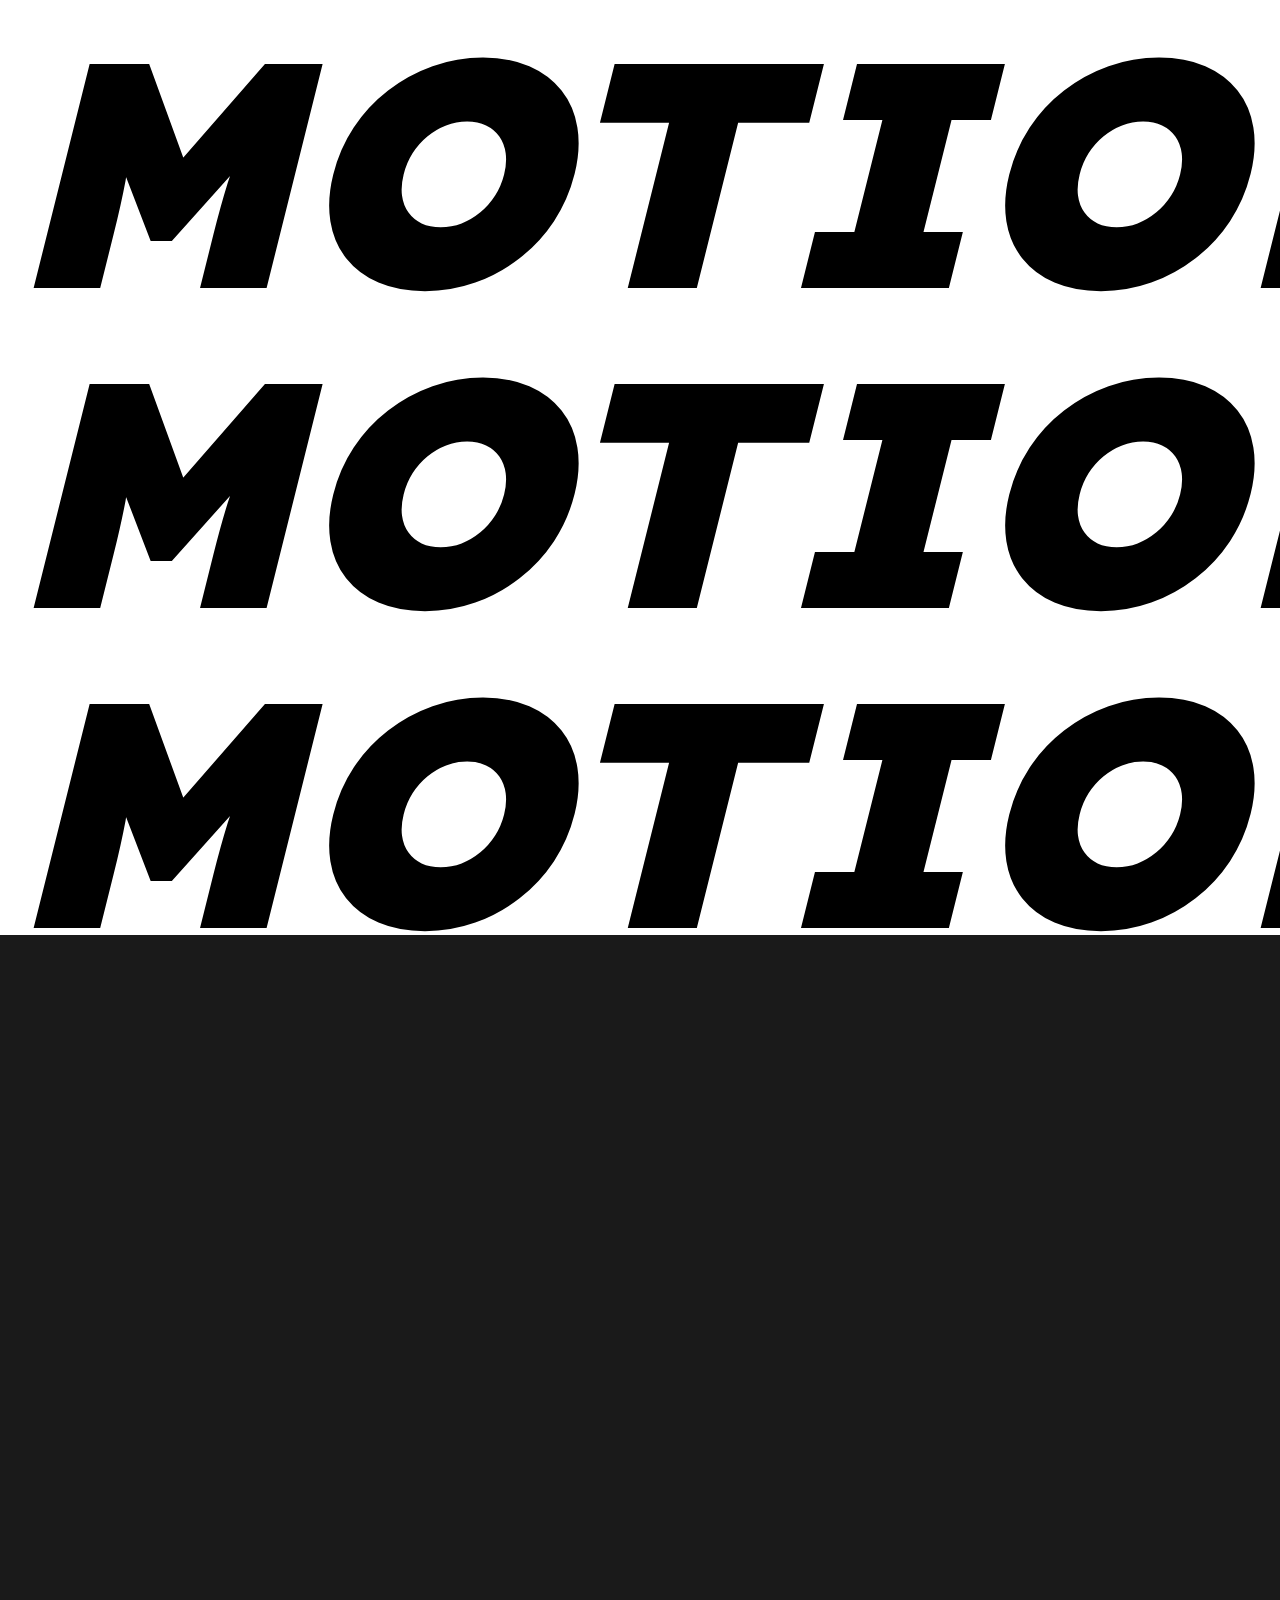
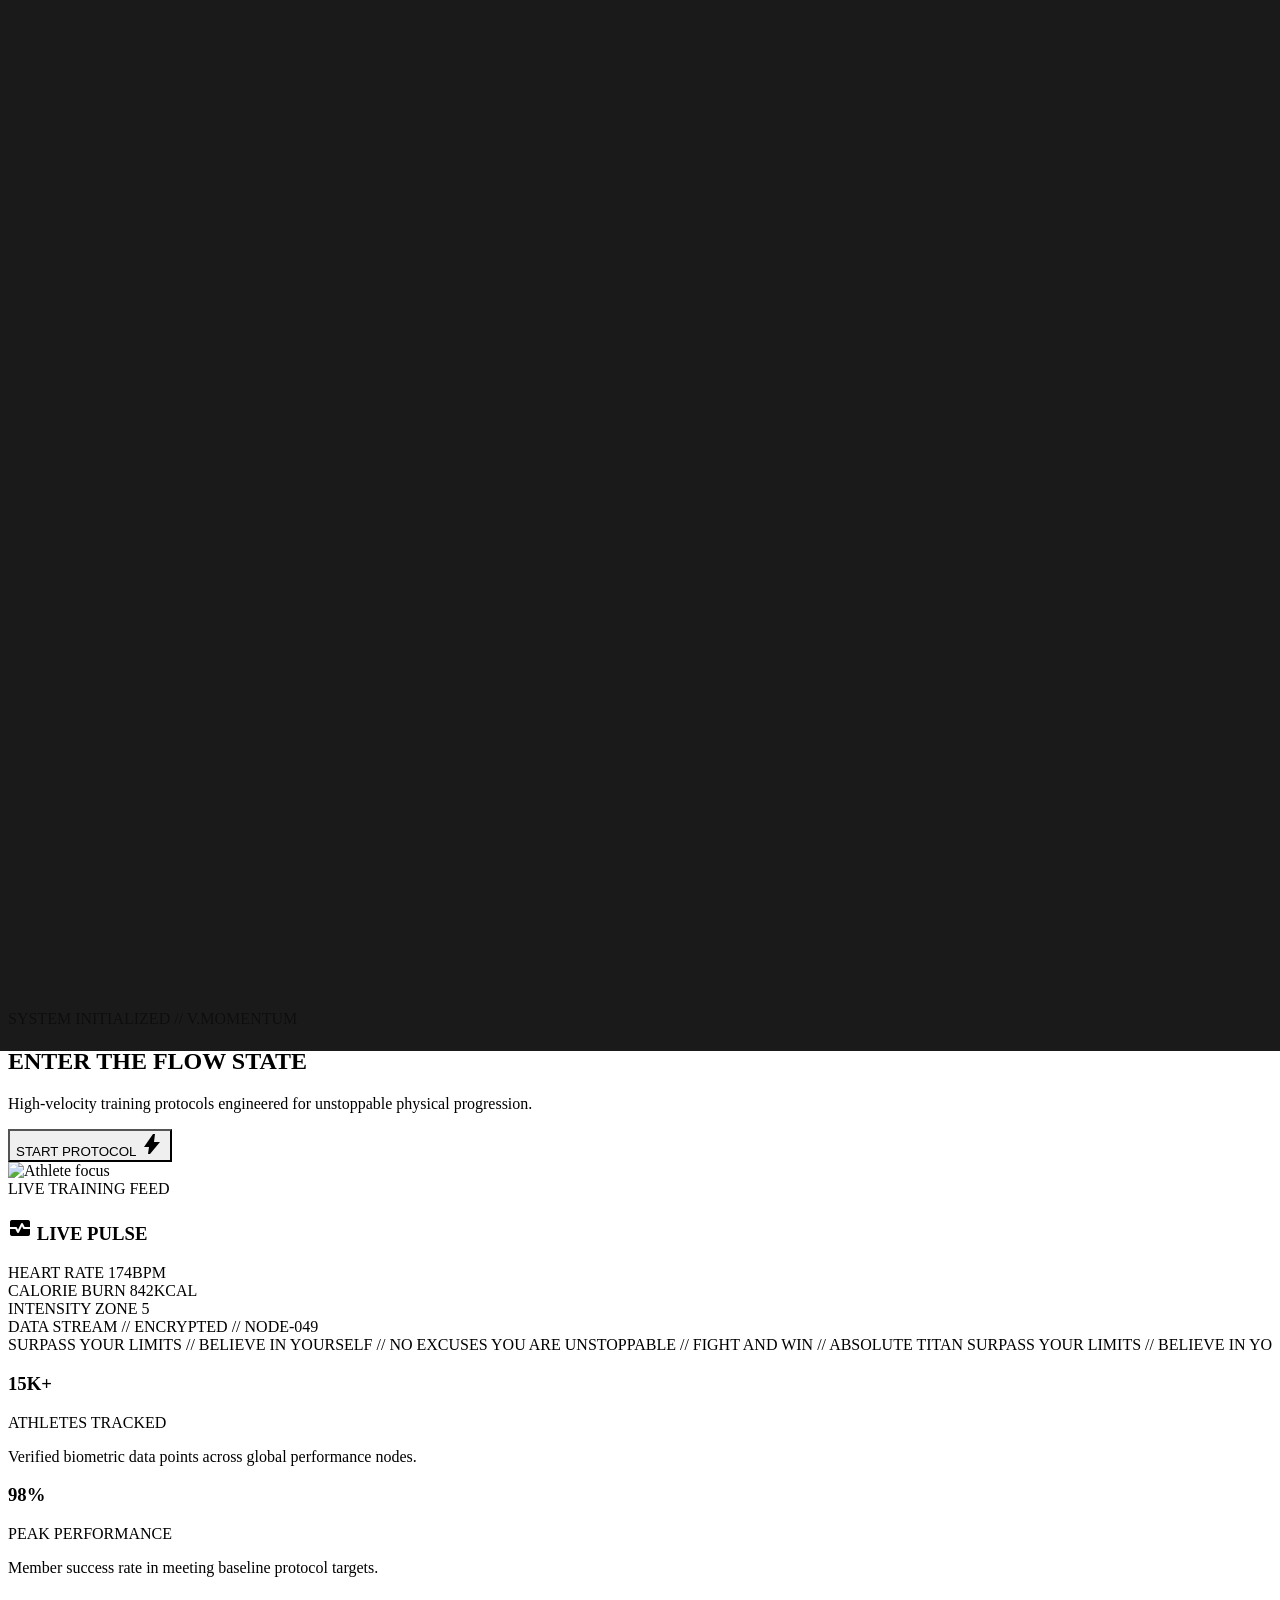
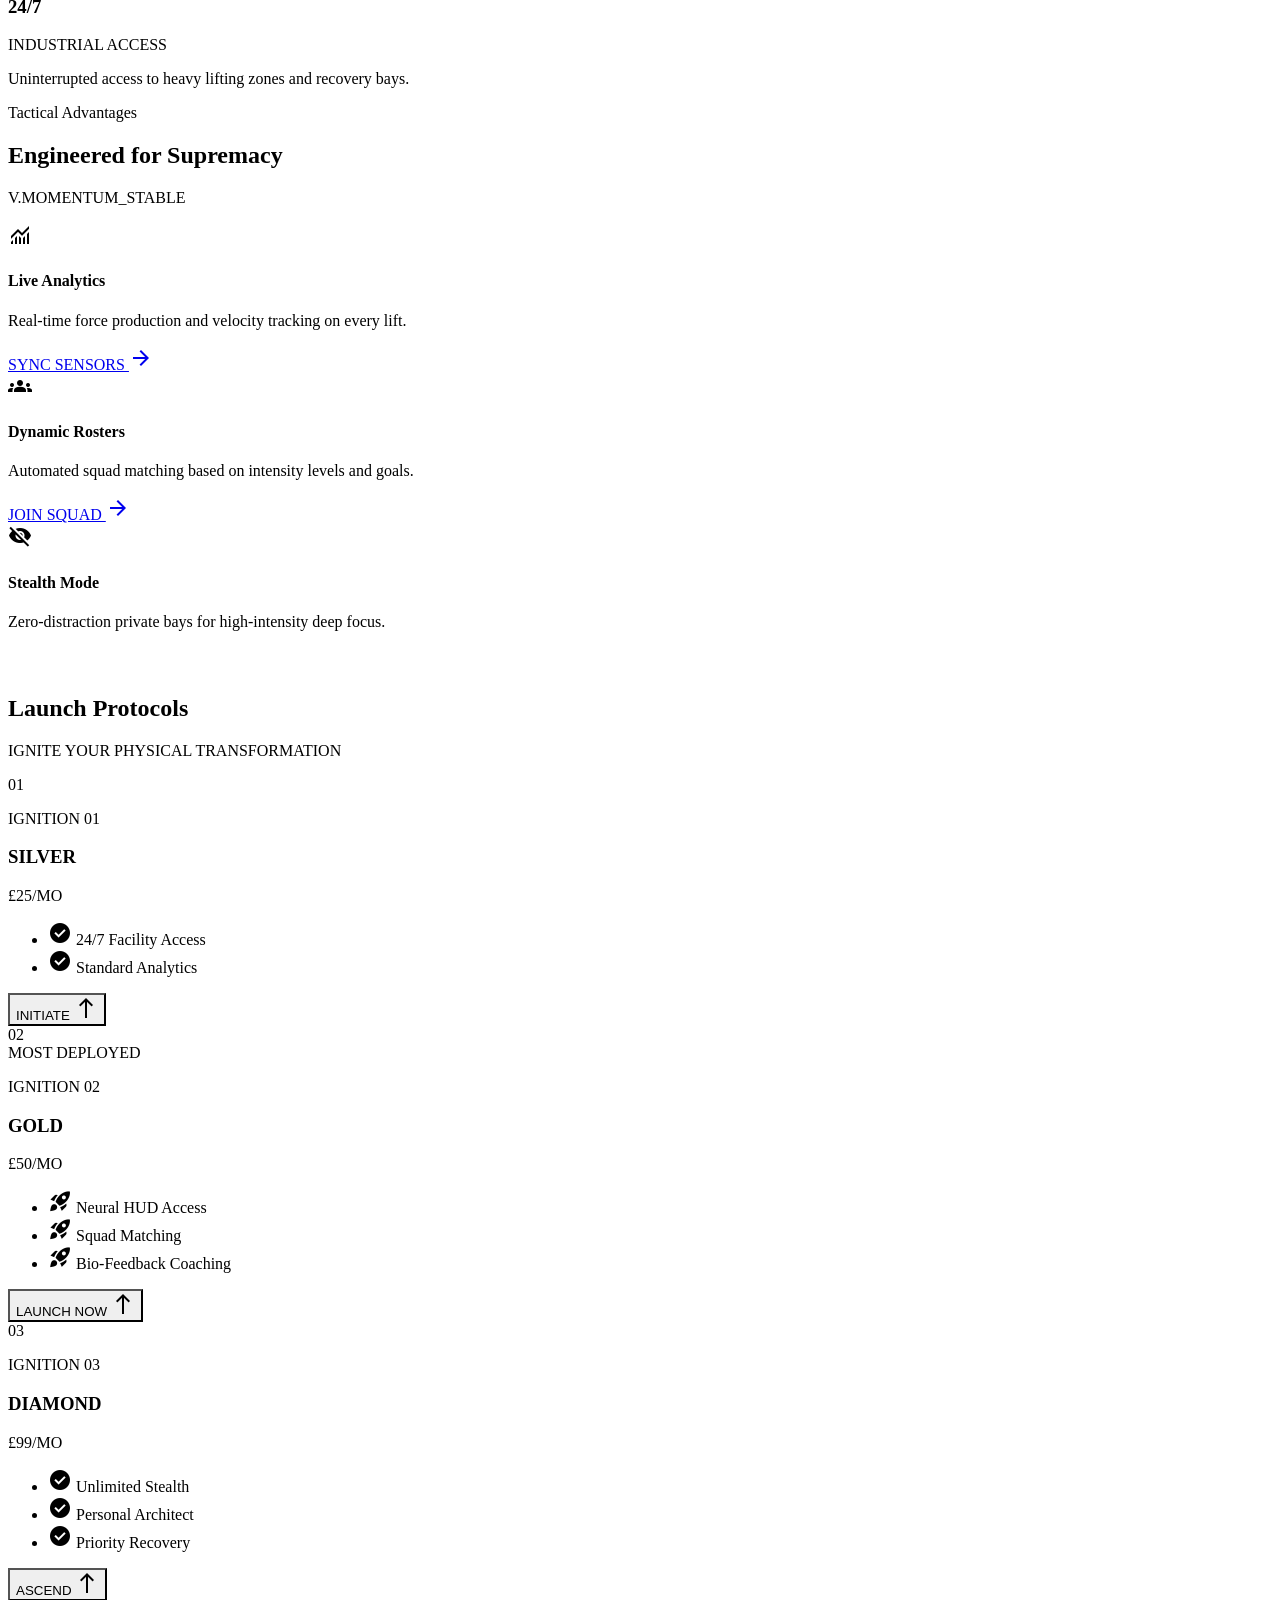
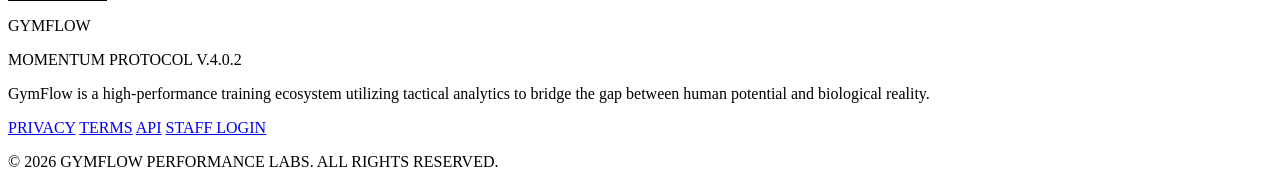
==== index.html @ 7a3194bb "Refactor site navigation with shared menu module - add shared-nav.js for centralized role/public men" ====
<!DOCTYPE html>
<html class="dark" lang="en">

<head>
  <meta charset="utf-8">
  <meta content="width=device-width, initial-scale=1.0" name="viewport">
  <title>GYMFLOW | REDEFINE YOUR LIMITS</title>
  <script src="https://cdn.tailwindcss.com?plugins=forms,container-queries"></script>
  <script src="https://cdn.jsdelivr.net/npm/@supabase/supabase-js@2"></script>
  <script src="auth-role.js"></script>
  <script src="shared-nav.js"></script>
  <link href="shared-nav.css" rel="stylesheet">
  <link href="https://fonts.googleapis.com/css2?family=Inter:wght@400;700&family=Lexend:wght@400;900&family=Material+Symbols+Outlined:wght,FILL@100..700,0..1&display=swap" rel="stylesheet">
  
  <script id="tailwind-config">
    tailwind.config = {
      darkMode: "class",
      theme: {
        extend: {
          colors: {
            "primary": "var(--primary-color, #D7FF00)",
            "on-primary": "#0e0e0e",
            "background": "#0e0e0e",
            "surface": "#131313",
            "surface-variant": "#1a1a1a",
            "outline": "#404040",
            "on-surface": "#ffffff",
            "on-surface-variant": "#a3a3a3",
          },
          fontFamily: {
            "headline": ["Lexend", "sans-serif"],
            "body": ["Inter", "sans-serif"]
          },
          borderRadius: {
            "DEFAULT": "0px",
            "lg": "0px",
            "xl": "0px",
            "full": "9999px"
          }
        },
      },
    }
  </script>
  
  <style>
    :root { --primary-color: #D7FF00; }
    .material-symbols-outlined { font-variation-settings: 'FILL' 1, 'wght' 400, 'GRAD' 0, 'opsz' 24; }
    .kinetic-gradient { background: #D7FF00; }
    .site-nav-link.is-active { color: #fff; border-color: rgba(215, 255, 0, 0.55); background: rgba(215, 255, 0, 0.08); }
    
    /* Momentum Variant Custom CSS */
    .diagonal-break { clip-path: polygon(0 0, 100% 5%, 100% 100%, 0 95%); }
    .marquee-container { overflow: hidden; white-space: nowrap; }
    .marquee-content { display: inline-block; animation: marquee 10s linear infinite; }
    @keyframes marquee {
      from { transform: translateX(0); }
      to { transform: translateX(-50%); }
    }
    .watermark {
      font-size: 25vw;
      line-height: 1;
      font-family: 'Lexend', sans-serif;
      font-weight: 900;
      font-style: italic;
      pointer-events: none;
      user-select: none;
    }
    .tilted-block { transform: skewY(-2deg); }
    .tilted-content { transform: skewY(2deg); }
    * { border-radius: 0 !important; }
  </style>
</head>

<body class="bg-background text-on-surface font-body selection:bg-primary selection:text-on-primary overflow-x-hidden">
  
  <div class="fixed inset-0 z-0 flex items-center justify-center opacity-[0.03] overflow-hidden pointer-events-none">
    <div class="watermark text-white -rotate-12 whitespace-nowrap">MOTION MOTION MOTION</div>
  </div>

  <header class="site-nav sticky top-0 z-50 relative">
    <div class="flex items-center justify-between gap-4 px-6 lg:px-10 py-3">
      <a href="index.html" class="flex items-center gap-4 text-primary hover:opacity-90 transition-opacity">
        <div class="size-6">
          <svg fill="none" viewBox="0 0 48 48" xmlns="http://www.w3.org/2000/svg">
            <path clip-rule="evenodd" d="M47.2426 24L24 47.2426L0.757355 24L24 0.757355L47.2426 24ZM12.2426 21H35.7574L24 9.24264L12.2426 21Z" fill="currentColor" fill-rule="evenodd"></path>
          </svg>
        </div>
        <h2 class="text-white font-headline text-xl font-black leading-tight tracking-[-0.03em]">GYMFLOW</h2>
      </a>

      <div class="flex items-center gap-3">
        <button id="menu-toggle" aria-expanded="false" aria-controls="menu-panel" class="menu-toggle">
          <span id="menu-icon" class="material-symbols-outlined" style="font-size: 18px;">menu</span>
          <span>Menu</span>
        </button>

        <a id="auth-cta" href="register.html" class="px-8 py-3 kinetic-gradient text-on-primary font-headline font-black uppercase text-[10px] md:text-xs tracking-widest hover:brightness-110 hover:scale-105 transition-all">
          Login / Register
        </a>
      </div>
    </div>

    <div id="menu-panel" class="hidden absolute right-6 top-full z-50 mt-2 w-[30%] min-w-[260px] max-w-[520px] border border-white/10 bg-background/95 p-3 shadow-[0_20px_45px_rgba(0,0,0,0.45)]">
      <nav id="main-nav" class="grid grid-cols-1 gap-3"></nav>
    </div>
  </header>

  <main class="relative z-10">
    <section class="min-h-[calc(100vh-73px)] flex flex-col md:flex-row border-b border-primary/20 bg-background overflow-hidden">
      <div class="w-full md:w-1/3 p-10 flex flex-col justify-center border-r border-primary/10">
        <p class="text-primary text-xs tracking-[0.4em] mb-4 font-bold">SYSTEM INITIALIZED // V.MOMENTUM</p>
        <h1 class="font-headline text-6xl font-black italic text-white leading-none uppercase mb-8">
          ENTER THE <span class="text-primary">FLOW STATE</span>
        </h1>
        <p class="text-on-surface-variant border-l-4 border-primary pl-6 mb-10 text-lg">
          High-velocity training protocols engineered for unstoppable physical progression.
        </p>
        <button onclick="window.location.href='register.html'" class="bg-primary text-on-primary font-headline text-xl font-black italic p-6 flex items-center justify-between hover:translate-x-2 transition-transform">
          START PROTOCOL <span class="material-symbols-outlined">bolt</span>
        </button>
      </div>

      <div class="w-full md:w-1/3 relative overflow-hidden group">
        <img alt="Athlete focus" class="w-full h-full object-cover grayscale brightness-50 group-hover:grayscale-0 group-hover:scale-105 transition-all duration-700" src="https://images.unsplash.com/photo-1534438327276-14e5300c3a48?q=80&w=1470&auto=format&fit=crop"/>
        <div class="absolute inset-0 bg-gradient-to-t from-background to-transparent opacity-60"></div>
        <div class="absolute bottom-6 left-6 flex items-center gap-2">
          <div class="w-3 h-3 bg-red-600 rounded-full animate-pulse"></div>
          <span class="text-white font-bold text-xs tracking-widest italic">LIVE TRAINING FEED</span>
        </div>
      </div>

      <div class="w-full md:w-1/3 bg-surface/30 p-10 flex flex-col justify-between border-l border-primary/10">
        <div class="space-y-8">
          <h3 class="font-headline text-white italic font-black text-xl flex items-center gap-2">
            <span class="material-symbols-outlined text-primary">monitor_heart</span> LIVE PULSE
          </h3>
          <div class="space-y-6">
            <div class="border-b border-primary/10 pb-4">
              <div class="flex justify-between items-end mb-1">
                <span class="text-on-surface-variant text-xs">HEART RATE</span>
                <span class="text-primary font-black text-3xl">174<span class="text-sm">BPM</span></span>
              </div>
              <div class="w-full h-1 bg-surface-variant">
                <div class="w-[85%] h-full bg-primary"></div>
              </div>
            </div>
            <div class="border-b border-primary/10 pb-4">
              <div class="flex justify-between items-end mb-1">
                <span class="text-on-surface-variant text-xs">CALORIE BURN</span>
                <span class="text-white font-black text-3xl">842<span class="text-sm">KCAL</span></span>
              </div>
              <div class="w-full h-1 bg-surface-variant">
                <div class="w-[62%] h-full bg-white"></div>
              </div>
            </div>
            <div class="border-b border-primary/10 pb-4">
              <div class="flex justify-between items-end mb-1">
                <span class="text-on-surface-variant text-xs">INTENSITY</span>
                <span class="text-primary font-black text-3xl">ZONE 5</span>
              </div>
              <div class="flex gap-1 h-4">
                <div class="flex-1 bg-primary"></div>
                <div class="flex-1 bg-primary"></div>
                <div class="flex-1 bg-primary"></div>
                <div class="flex-1 bg-primary"></div>
                <div class="flex-1 bg-surface-variant"></div>
              </div>
            </div>
          </div>
        </div>
        <div class="text-[10px] text-primary/50 font-mono">
          DATA STREAM // ENCRYPTED // NODE-049
        </div>
      </div>
    </section>

    <div class="bg-primary py-6 marquee-container border-y-4 border-black">
      <div class="marquee-content">
        <span class="font-headline text-3xl font-black italic text-black mx-8">SURPASS YOUR LIMITS // BELIEVE IN YOURSELF // NO EXCUSES</span>
        <span class="font-headline text-3xl font-black italic text-black mx-8">YOU ARE UNSTOPPABLE // FIGHT AND WIN // ABSOLUTE TITAN</span>
        <span class="font-headline text-3xl font-black italic text-black mx-8">SURPASS YOUR LIMITS // BELIEVE IN YOURSELF // NO EXCUSES</span>
        <span class="font-headline text-3xl font-black italic text-black mx-8">YOU ARE UNSTOPPABLE // FIGHT AND WIN // ABSOLUTE TITAN</span>
      </div>
    </div>

    <section class="py-32 bg-background mb-10 overflow-hidden relative z-10">
      <div class="px-10 max-w-7xl mx-auto">
        <div class="grid grid-cols-1 md:grid-cols-3 gap-16">
          <div class="bg-surface p-10 border-l-8 border-primary hover:-translate-y-4 transition-transform duration-500">
            <h3 class="font-headline text-6xl text-white italic font-black mb-2">15K+</h3>
            <p class="text-primary text-xs font-black tracking-widest">ATHLETES TRACKED</p>
            <p class="text-on-surface-variant mt-4">Verified biometric data points across global performance nodes.</p>
          </div>
          <div class="bg-surface p-10 border-l-8 border-white hover:-translate-y-4 transition-transform duration-500 delay-75">
            <h3 class="font-headline text-6xl text-white italic font-black mb-2">98%</h3>
            <p class="text-primary text-xs font-black tracking-widest">PEAK PERFORMANCE</p>
            <p class="text-on-surface-variant mt-4">Member success rate in meeting baseline protocol targets.</p>
          </div>
          <div class="bg-surface p-10 border-l-8 border-primary hover:-translate-y-4 transition-transform duration-500 delay-150">
            <h3 class="font-headline text-6xl text-white italic font-black mb-2">24/7</h3>
            <p class="text-primary text-xs font-black tracking-widest">INDUSTRIAL ACCESS</p>
            <p class="text-on-surface-variant mt-4">Uninterrupted access to heavy lifting zones and recovery bays.</p>
          </div>
        </div>
      </div>
    </section>

    <section class="py-24 bg-surface-variant diagonal-break -mt-20">
      <div class="px-10 max-w-7xl mx-auto py-20">
        <div class="flex flex-col md:flex-row justify-between items-end mb-16 gap-8">
          <div class="max-w-2xl">
            <p class="text-primary text-xs font-black tracking-[0.3em] mb-4 uppercase">Tactical Advantages</p>
            <h2 class="font-headline text-5xl text-white italic font-black uppercase">Engineered for Supremacy</h2>
          </div>
          <div class="h-[2px] flex-grow bg-primary/20 mb-4 hidden md:block"></div>
          <p class="text-xs text-primary/60 font-mono">V.MOMENTUM_STABLE</p>
        </div>
        <div class="grid grid-cols-1 md:grid-cols-3 gap-8">
          <div class="group p-8 border border-white/10 hover:border-primary transition-colors bg-black/50">
            <span class="material-symbols-outlined text-5xl text-primary mb-6 block">monitoring</span>
            <h4 class="font-headline text-2xl text-white italic font-black mb-4 uppercase">Live Analytics</h4>
            <p class="text-on-surface-variant mb-6">Real-time force production and velocity tracking on every lift.</p>
            <a class="text-primary text-xs font-black flex items-center gap-2 group-hover:translate-x-2 transition-transform" href="register.html">SYNC SENSORS <span class="material-symbols-outlined text-sm">arrow_forward</span></a>
          </div>
          <div class="group p-8 border border-white/10 hover:border-primary transition-colors bg-black/50">
            <span class="material-symbols-outlined text-5xl text-primary mb-6 block">groups</span>
            <h4 class="font-headline text-2xl text-white italic font-black mb-4 uppercase">Dynamic Rosters</h4>
            <p class="text-on-surface-variant mb-6">Automated squad matching based on intensity levels and goals.</p>
            <a class="text-primary text-xs font-black flex items-center gap-2 group-hover:translate-x-2 transition-transform" href="register.html">JOIN SQUAD <span class="material-symbols-outlined text-sm">arrow_forward</span></a>
          </div>
          <div class="group p-8 border border-white/10 hover:border-primary transition-colors bg-black/50">
            <span class="material-symbols-outlined text-5xl text-primary mb-6 block">visibility_off</span>
            <h4 class="font-headline text-2xl text-white italic font-black mb-4 uppercase">Stealth Mode</h4>
            <p class="text-on-surface-variant mb-6">Zero-distraction private bays for high-intensity deep focus.</p>
            <a class="text-primary text-xs font-black flex items-center gap-2 group-hover:translate-x-2 transition-transform" href="register.html">GO DARK <span class="material-symbols-outlined text-sm">arrow_forward</span></a>
          </div>
        </div>
      </div>
    </section>

    <section class="py-32 bg-background relative overflow-hidden">
      <div class="px-10 max-w-7xl mx-auto text-center mb-24">
        <h2 class="font-headline text-5xl text-white italic font-black uppercase mb-4">Launch Protocols</h2>
        <p class="text-primary text-sm font-black tracking-widest">IGNITE YOUR PHYSICAL TRANSFORMATION</p>
      </div>
      <div class="px-10 max-w-7xl mx-auto grid grid-cols-1 md:grid-cols-3 gap-0">
        
        <div class="bg-surface p-12 border border-white/5 flex flex-col items-start relative group hover:bg-surface-variant transition-colors">
          <div class="text-primary/20 font-headline text-8xl font-black absolute top-4 right-4 pointer-events-none italic">01</div>
          <p class="text-primary text-xs font-black tracking-widest mb-2">IGNITION 01</p>
          <h3 class="font-headline text-4xl text-white italic font-black uppercase mb-8">SILVER</h3>
          <div class="text-5xl font-black text-white mb-10">£25<span class="text-sm text-on-surface-variant">/MO</span></div>
          <ul class="space-y-4 mb-16 text-on-surface-variant w-full">
            <li class="flex items-center gap-3"><span class="material-symbols-outlined text-primary">check_circle</span> 24/7 Facility Access</li>
            <li class="flex items-center gap-3"><span class="material-symbols-outlined text-primary">check_circle</span> Standard Analytics</li>
          </ul>
          <button onclick="window.location.href='register.html'" class="mt-auto w-full group-hover:bg-primary group-hover:text-black border-2 border-primary text-primary font-headline font-black italic p-4 flex items-center justify-center gap-2 transition-all">
            INITIATE <span class="material-symbols-outlined rotate-[-45deg] group-hover:rotate-0 transition-transform">north</span>
          </button>
        </div>

        <div class="bg-primary p-12 flex flex-col items-start relative scale-105 z-20 shadow-[0_0_100px_rgba(215,255,0,0.15)]">
          <div class="text-black/10 font-headline text-8xl font-black absolute top-4 right-4 pointer-events-none italic">02</div>
          <div class="absolute -top-4 left-1/2 -translate-x-1/2 bg-white text-black font-black text-[10px] tracking-widest px-4 py-1">MOST DEPLOYED</div>
          <p class="text-black/60 text-xs font-black tracking-widest mb-2">IGNITION 02</p>
          <h3 class="font-headline text-4xl text-black italic font-black uppercase mb-8">GOLD</h3>
          <div class="text-5xl font-black text-black mb-10">£50<span class="text-sm text-black/60">/MO</span></div>
          <ul class="space-y-4 mb-16 text-black font-bold w-full">
            <li class="flex items-center gap-3"><span class="material-symbols-outlined">rocket_launch</span> Neural HUD Access</li>
            <li class="flex items-center gap-3"><span class="material-symbols-outlined">rocket_launch</span> Squad Matching</li>
            <li class="flex items-center gap-3"><span class="material-symbols-outlined">rocket_launch</span> Bio-Feedback Coaching</li>
          </ul>
          <button onclick="window.location.href='register.html'" class="mt-auto w-full bg-black text-primary font-headline font-black italic p-4 flex items-center justify-center gap-2 hover:bg-white hover:text-black transition-colors">
            LAUNCH NOW <span class="material-symbols-outlined">north</span>
          </button>
        </div>

        <div class="bg-surface p-12 border border-white/5 flex flex-col items-start relative group hover:bg-surface-variant transition-colors">
          <div class="text-primary/20 font-headline text-8xl font-black absolute top-4 right-4 pointer-events-none italic">03</div>
          <p class="text-primary text-xs font-black tracking-widest mb-2">IGNITION 03</p>
          <h3 class="font-headline text-4xl text-white italic font-black uppercase mb-8">DIAMOND</h3>
          <div class="text-5xl font-black text-white mb-10">£99<span class="text-sm text-on-surface-variant">/MO</span></div>
          <ul class="space-y-4 mb-16 text-on-surface-variant w-full">
            <li class="flex items-center gap-3"><span class="material-symbols-outlined text-primary">check_circle</span> Unlimited Stealth</li>
            <li class="flex items-center gap-3"><span class="material-symbols-outlined text-primary">check_circle</span> Personal Architect</li>
            <li class="flex items-center gap-3"><span class="material-symbols-outlined text-primary">check_circle</span> Priority Recovery</li>
          </ul>
          <button onclick="window.location.href='register.html'" class="mt-auto w-full group-hover:bg-primary group-hover:text-black border-2 border-primary text-primary font-headline font-black italic p-4 flex items-center justify-center gap-2 transition-all">
            ASCEND <span class="material-symbols-outlined rotate-[-45deg] group-hover:rotate-0 transition-transform">north</span>
          </button>
        </div>

      </div>
    </section>

  </main>

  <footer class="bg-black border-t-4 border-primary relative z-20">
    <div class="grid grid-cols-1 md:grid-cols-2 gap-10 w-full px-10 py-16 max-w-7xl mx-auto">
      <div>
        <p class="font-headline text-3xl font-black text-primary italic mb-4">GYMFLOW</p>
        <p class="text-on-surface-variant font-bold text-xs tracking-widest mb-6">MOMENTUM PROTOCOL V.4.0.2</p>
        <p class="text-on-surface-variant max-w-md">
          GymFlow is a high-performance training ecosystem utilizing tactical analytics to bridge the gap between human potential and biological reality.
        </p>
      </div>
      <div class="flex flex-col md:items-end justify-between gap-12">
        <div class="flex flex-wrap gap-8 md:justify-end">
          <a class="text-on-surface-variant text-xs font-black hover:text-primary transition-colors" href="#">PRIVACY</a>
          <a class="text-on-surface-variant text-xs font-black hover:text-primary transition-colors" href="#">TERMS</a>
          <a class="text-on-surface-variant text-xs font-black hover:text-primary transition-colors" href="#">API</a>
          <a class="text-on-surface-variant text-xs font-black hover:text-primary transition-colors" href="login.html">STAFF LOGIN</a>
        </div>
        <p class="text-on-surface-variant text-[10px] font-black tracking-[0.2em]">
          © 2026 GYMFLOW PERFORMANCE LABS. ALL RIGHTS RESERVED.
        </p>
      </div>
    </div>
  </footer>

  <script>
    (() => {
      GymflowNav.renderPublicMenu({ navId: 'main-nav', activeHref: 'index.html' });
      GymflowNav.initMenuNav();

      const SUPABASE_URL = 'https://pawooalkgiveltrbylqe.supabase.co';
      const SUPABASE_ANON_KEY = 'sb_publishable_T-l5NHtJlVXELrzRoeAlzg_bzJ6F2pR';
      const authCta = document.getElementById('auth-cta');

      const db = window.supabase ? window.supabase.createClient(SUPABASE_URL, SUPABASE_ANON_KEY) : null;

      const getHomeRoute = window.GymflowRoles?.getHomeRoute || (() => 'dashboard.html');
      const resolveUserRole = async (user) => {
        if (!window.GymflowRoles?.resolveUserRole || !db) return 'member';
        return window.GymflowRoles.resolveUserRole(db, user);
      };

      const syncAuthCta = async () => {
        if (!authCta || !db) return;

        const { data: { session } } = await db.auth.getSession();

        if (!session) {
          authCta.href = 'register.html';
          authCta.innerText = 'Login / Register';
          return;
        }

        let role = 'member';
        try {
          role = await resolveUserRole(session.user);
        } catch (err) {
          console.warn('Role lookup failed on home CTA:', err);
        }

        authCta.href = getHomeRoute(role) || 'dashboard.html';
        authCta.innerText = role === 'trainer' || role === 'admin'
          ? 'Go to Staff Hub'
          : 'Go to Dashboard';
      };

      syncAuthCta();
    })();
  </script>

</body>
</html>
---- shared-nav.css ----
.site-nav {
  background: rgba(14, 14, 14, 0.95);
  backdrop-filter: blur(14px);
  border-bottom: 1px solid rgba(255, 255, 255, 0.08);
  box-shadow: 0 12px 30px rgba(0, 0, 0, 0.35);
}

.menu-toggle {
  display: flex;
  align-items: center;
  gap: 0.5rem;
  height: 40px;
  padding: 0 14px;
  border: 1px solid rgba(255, 255, 255, 0.22);
  color: #d4d4d4;
  text-transform: uppercase;
  letter-spacing: 0.13em;
  font-size: 10px;
  font-weight: 700;
  transition: border-color 0.2s ease, color 0.2s ease, background-color 0.2s ease;
}

.menu-toggle:hover {
  border-color: rgba(255, 255, 255, 0.45);
  color: #fff;
  background: rgba(255, 255, 255, 0.04);
}

.site-nav-link {
  display: flex;
  align-items: center;
  justify-content: space-between;
  gap: 1rem;
  min-height: 56px;
  padding: 0 16px;
  border: 1px solid rgba(255, 255, 255, 0.14);
  color: #d4d4d4;
  text-transform: uppercase;
  letter-spacing: 0.13em;
  font-size: 10px;
  font-weight: 700;
  background: linear-gradient(180deg, rgba(255, 255, 255, 0.03), rgba(255, 255, 255, 0));
  transition: color 0.2s ease, border-color 0.2s ease, background-color 0.2s ease;
}

.site-nav-link .link-left {
  display: flex;
  align-items: center;
  gap: 0.65rem;
}

.site-nav-link .link-arrow {
  color: var(--primary-color, #D7FF00);
  opacity: 0.72;
  transition: transform 0.2s ease, opacity 0.2s ease;
}

.site-nav-link:hover {
  color: #fff;
  border-color: rgba(255, 255, 255, 0.3);
  background: rgba(255, 255, 255, 0.05);
}

.site-nav-link:hover .link-arrow {
  opacity: 1;
  transform: translateX(2px);
}
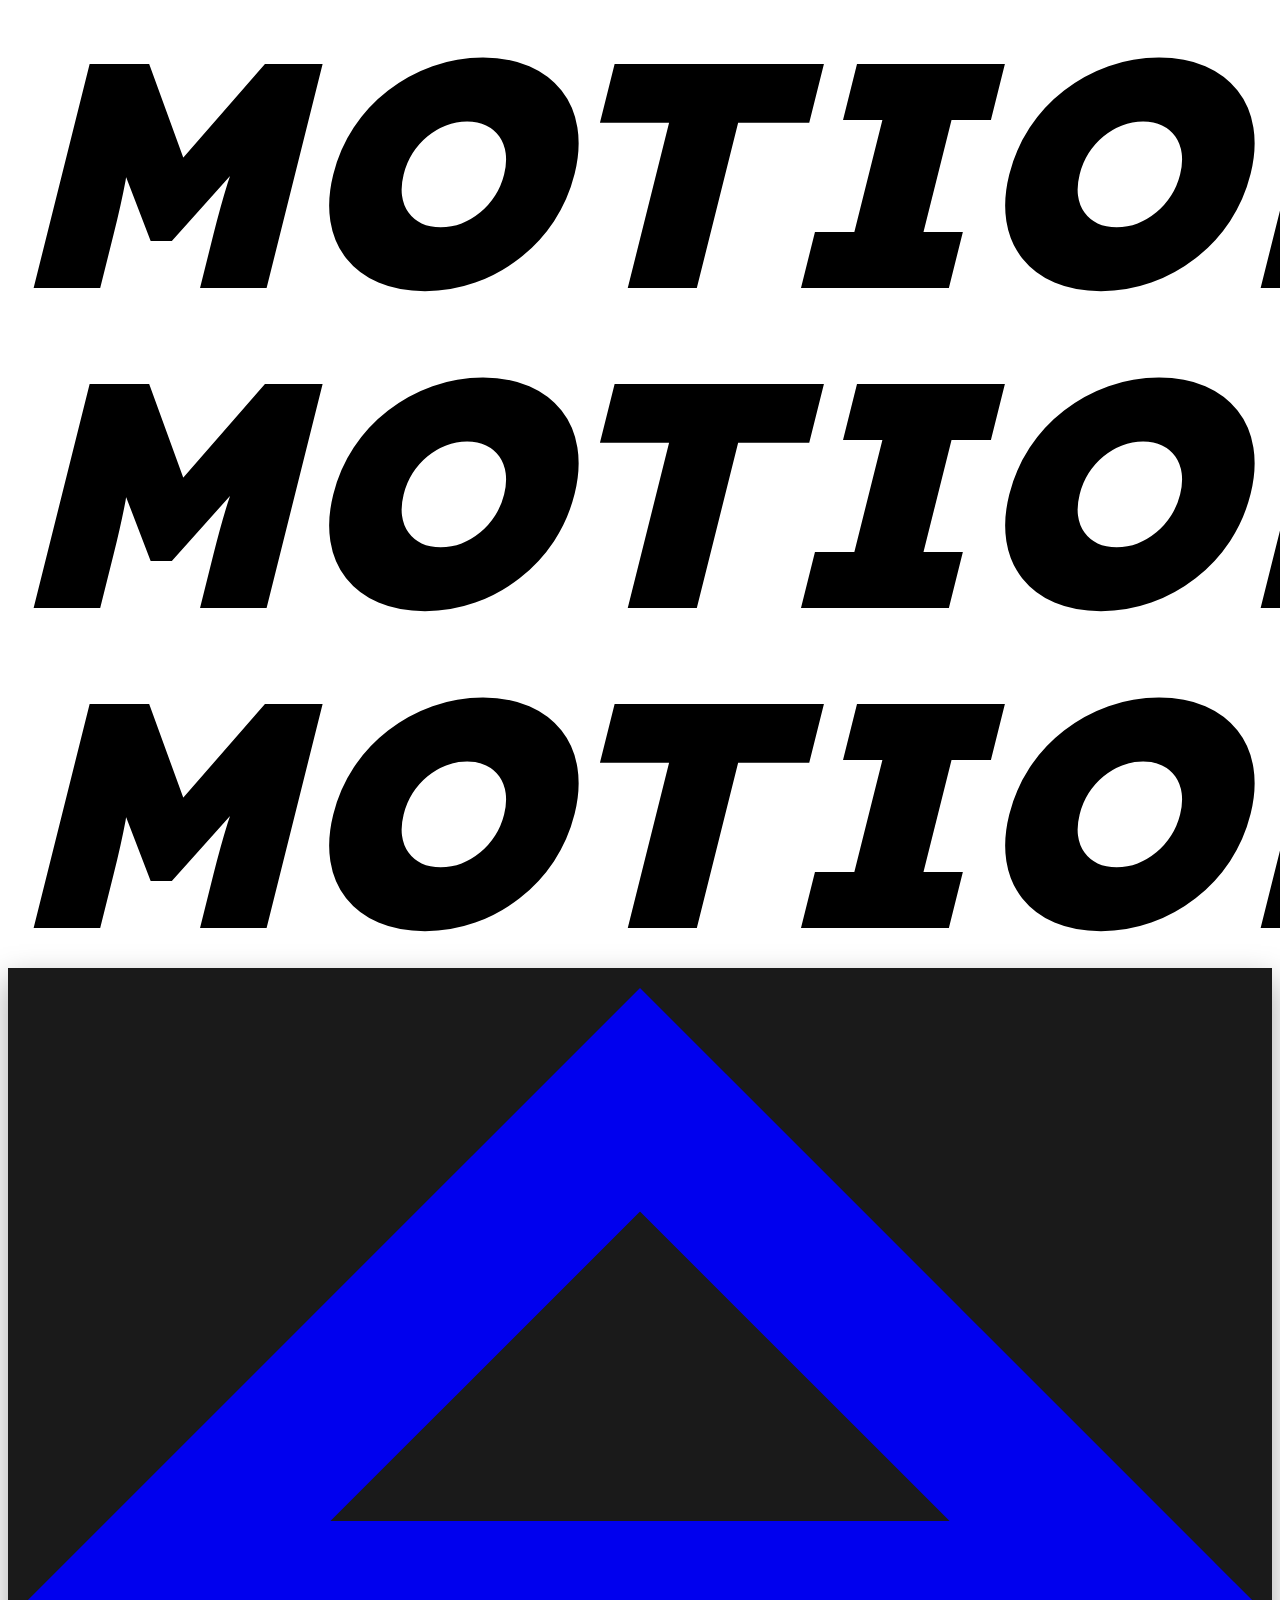
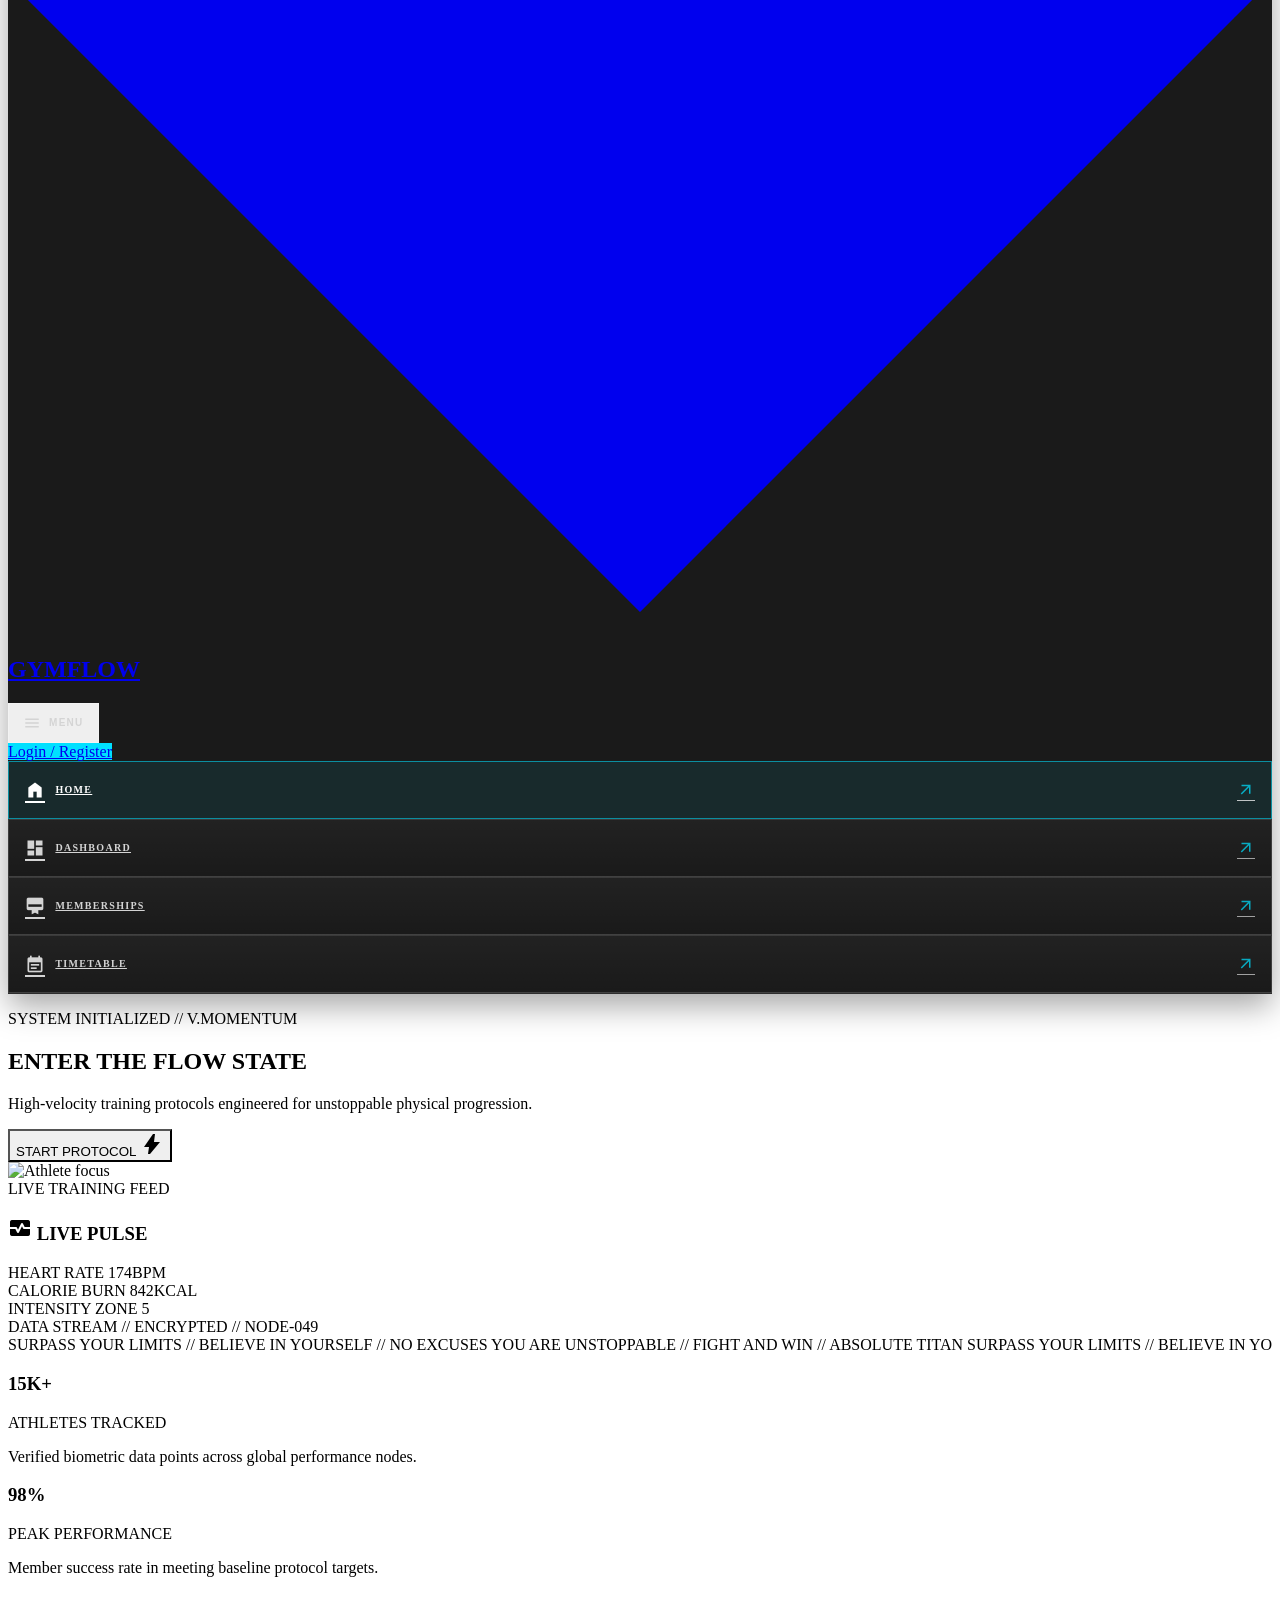
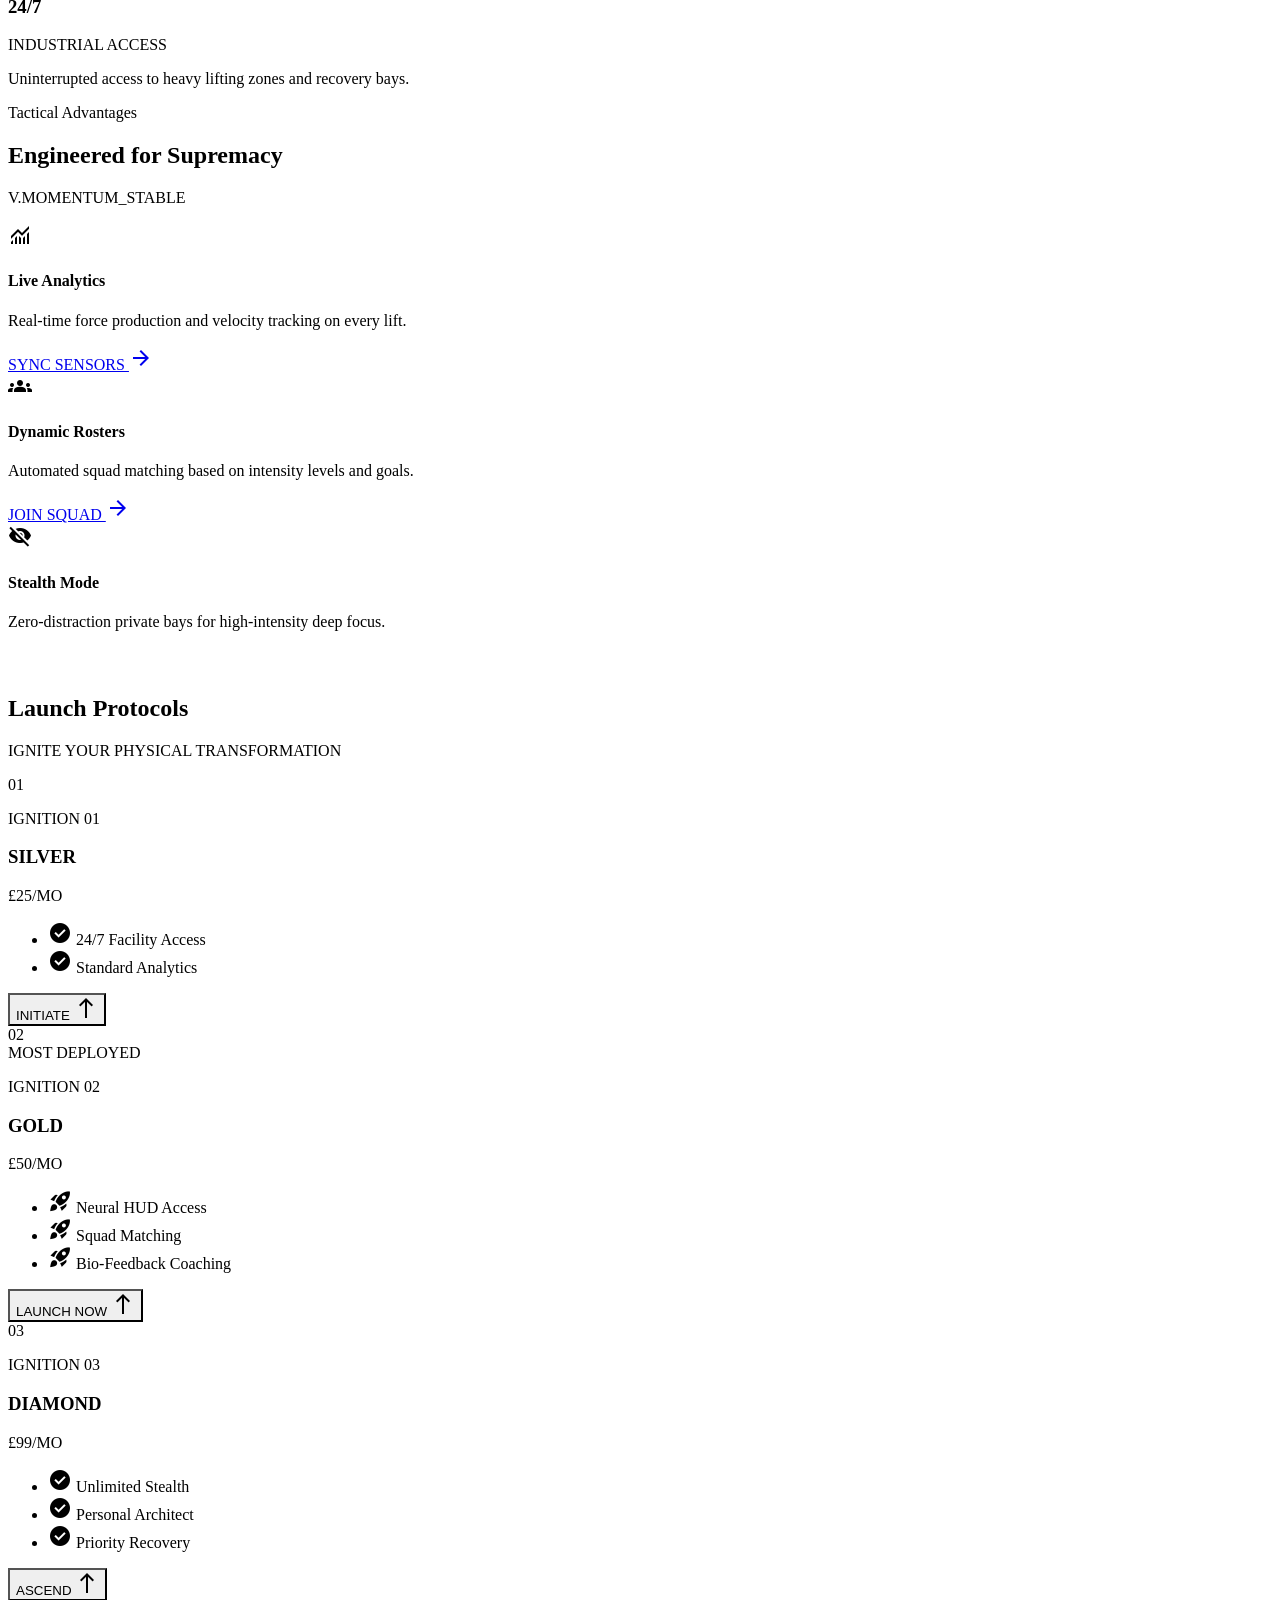
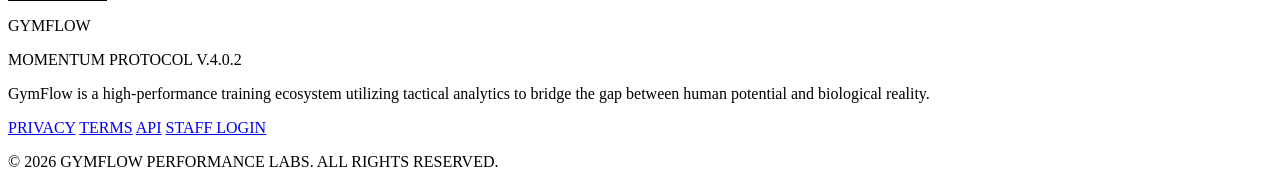
==== commit 05b7b818: "Standardize site-wide primary color to trainer blue - switch remaining #D7FF00 theme tokens to #00E0" ====
--- a/index.html
+++ b/index.html
@@ -18,7 +18,7 @@
       theme: {
         extend: {
           colors: {
-            "primary": "var(--primary-color, #D7FF00)",
+            "primary": "var(--primary-color, #00E0FF)",
             "on-primary": "#0e0e0e",
             "background": "#0e0e0e",
             "surface": "#131313",
@@ -43,10 +43,10 @@
   </script>
   
   <style>
-    :root { --primary-color: #D7FF00; }
+    :root { --primary-color: #00E0FF; }
     .material-symbols-outlined { font-variation-settings: 'FILL' 1, 'wght' 400, 'GRAD' 0, 'opsz' 24; }
-    .kinetic-gradient { background: #D7FF00; }
-    .site-nav-link.is-active { color: #fff; border-color: rgba(215, 255, 0, 0.55); background: rgba(215, 255, 0, 0.08); }
+    .kinetic-gradient { background: var(--primary-color, #00E0FF); }
+    .site-nav-link.is-active { color: #fff; border-color: rgba(0, 224, 255, 0.55); background: rgba(0, 224, 255, 0.08); }
     
     /* Momentum Variant Custom CSS */
     .diagonal-break { clip-path: polygon(0 0, 100% 5%, 100% 100%, 0 95%); }
@@ -259,7 +259,7 @@
           </button>
         </div>
 
-        <div class="bg-primary p-12 flex flex-col items-start relative scale-105 z-20 shadow-[0_0_100px_rgba(215,255,0,0.15)]">
+        <div class="bg-primary p-12 flex flex-col items-start relative scale-105 z-20 shadow-[0_0_100px_rgba(0,224,255,0.15)]">
           <div class="text-black/10 font-headline text-8xl font-black absolute top-4 right-4 pointer-events-none italic">02</div>
           <div class="absolute -top-4 left-1/2 -translate-x-1/2 bg-white text-black font-black text-[10px] tracking-widest px-4 py-1">MOST DEPLOYED</div>
           <p class="text-black/60 text-xs font-black tracking-widest mb-2">IGNITION 02</p>
--- a/shared-nav.css
+++ b/shared-nav.css
@@ -50,7 +50,7 @@
 }
 
 .site-nav-link .link-arrow {
-  color: var(--primary-color, #D7FF00);
+  color: var(--primary-color, #00E0FF);
   opacity: 0.72;
   transition: transform 0.2s ease, opacity 0.2s ease;
 }
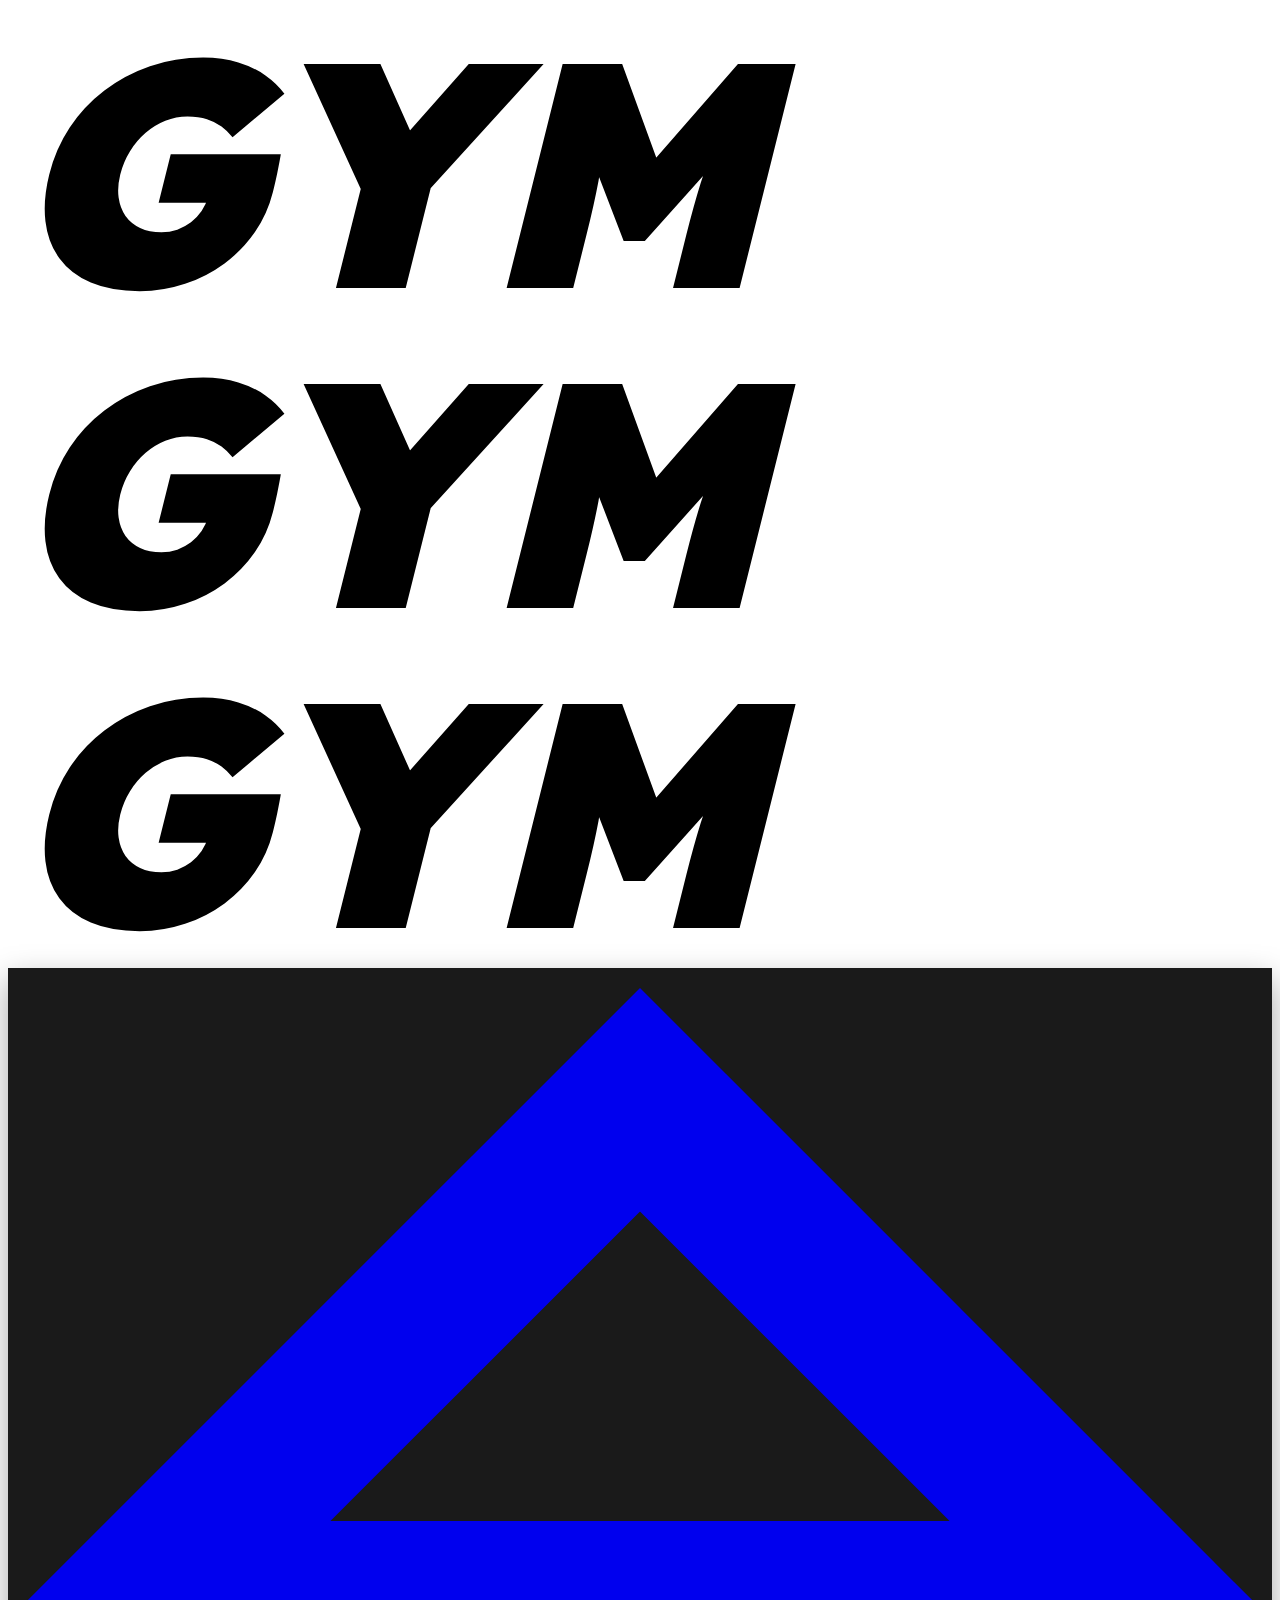
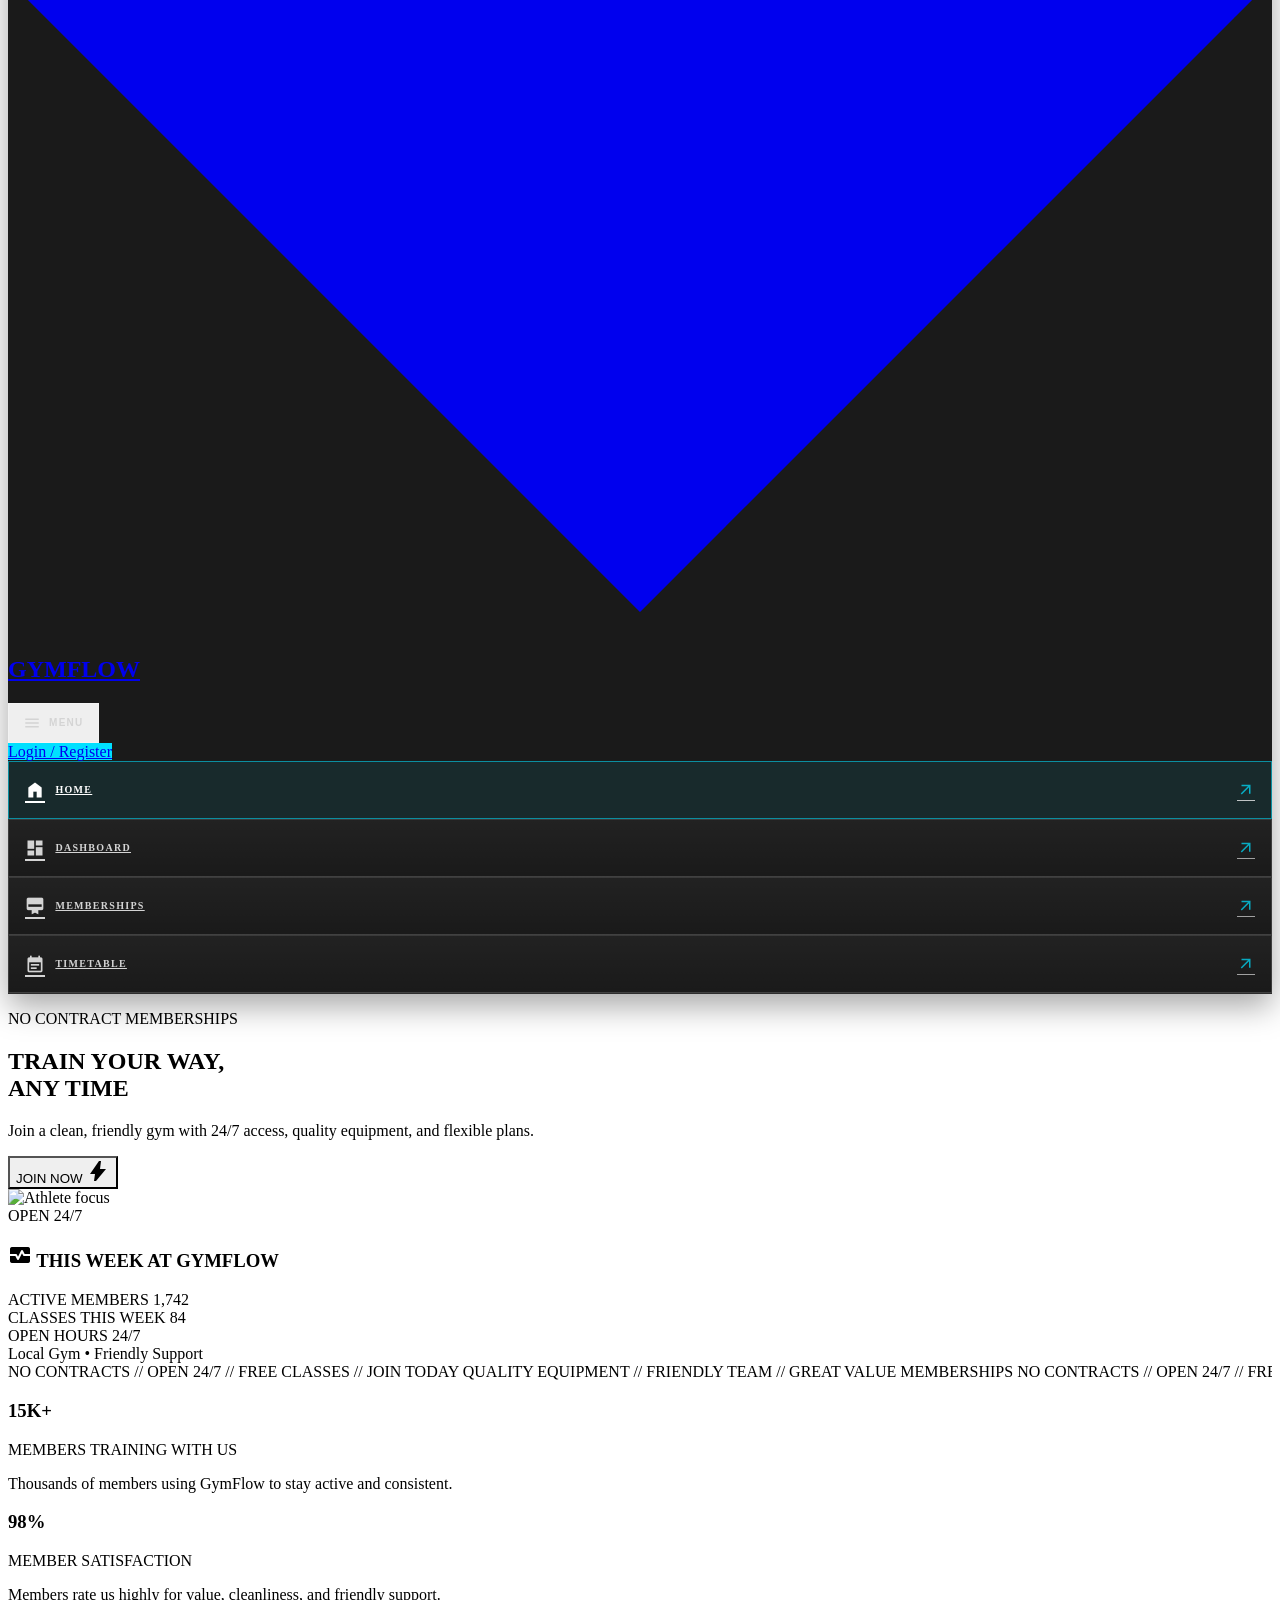
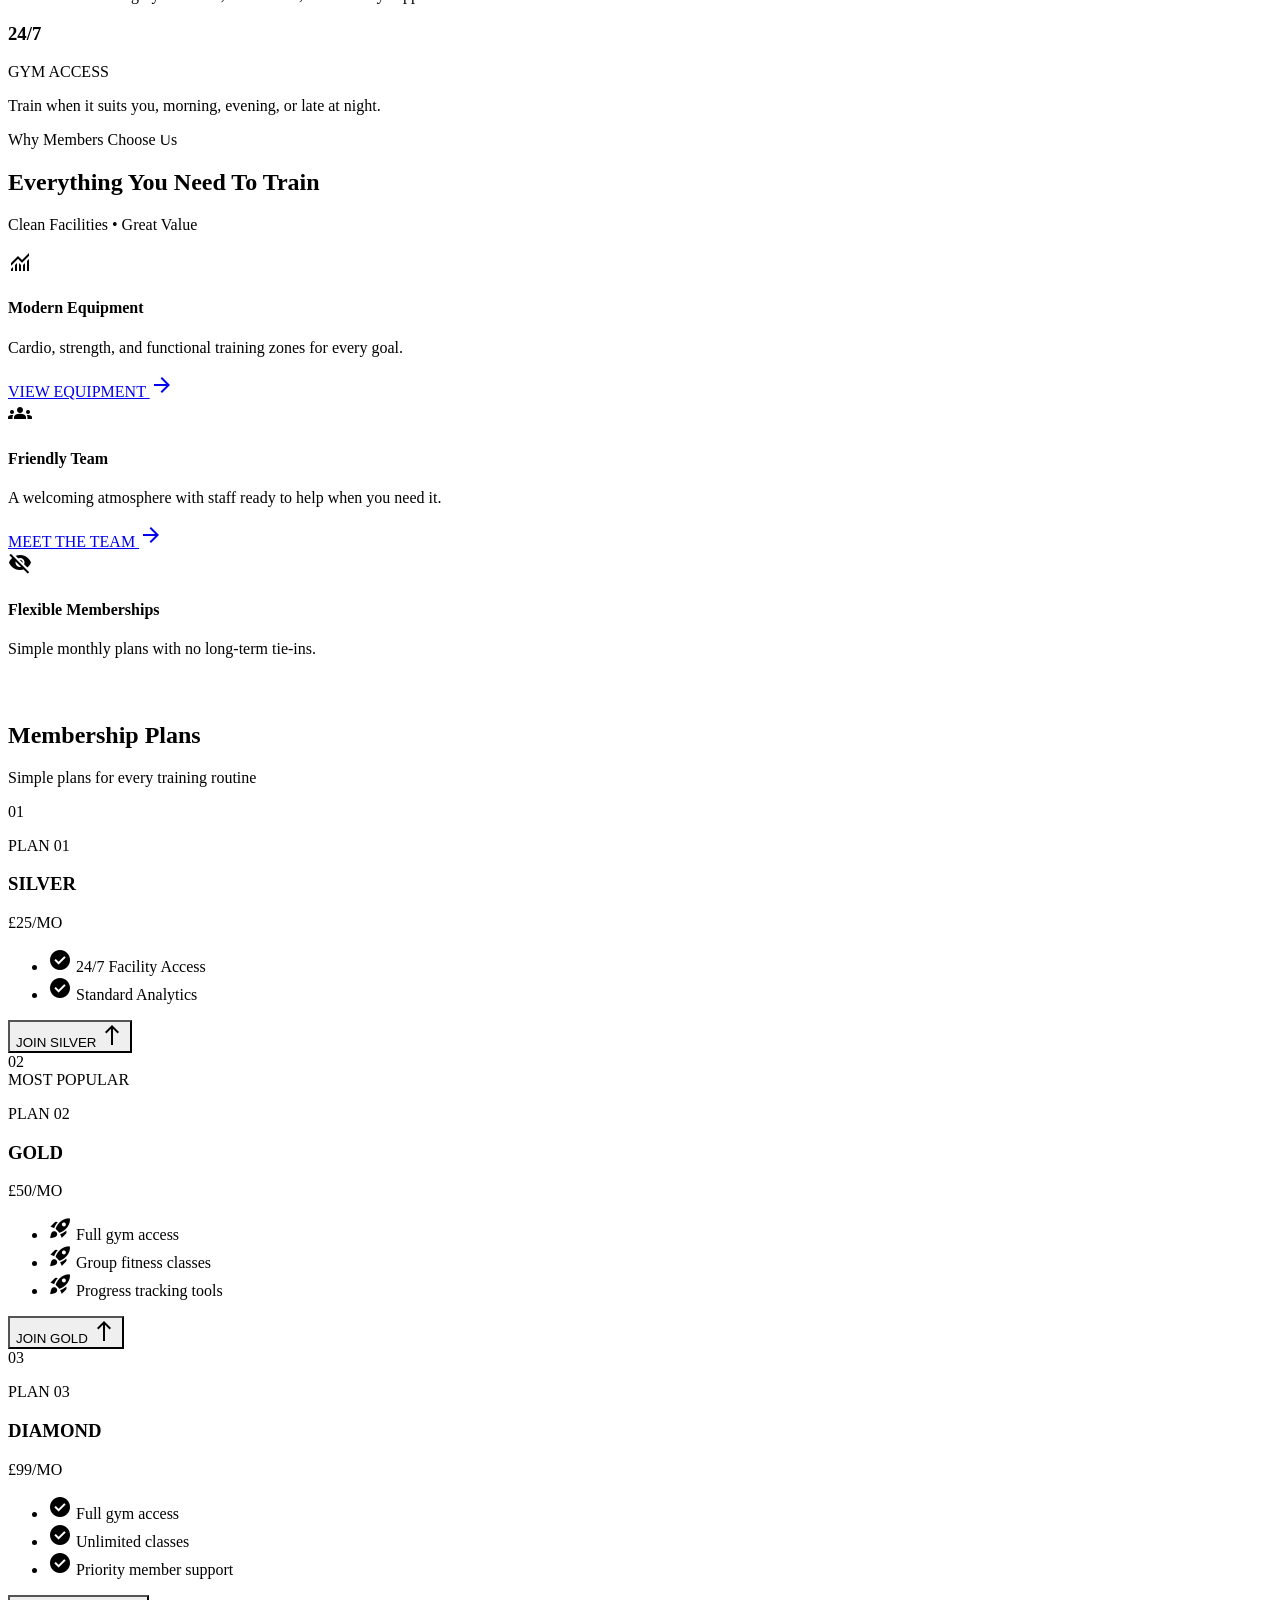
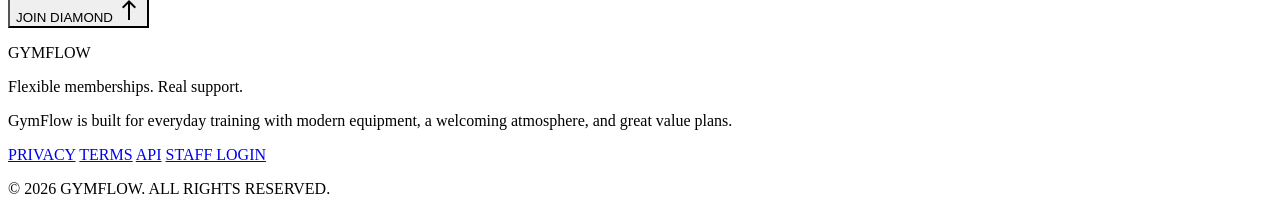
==== commit fe896bcd: "Rewrite marketing copy to cleaner mainstream gym tone" ====
--- a/index.html
+++ b/index.html
@@ -4,77 +4,26 @@
 <head>
   <meta charset="utf-8">
   <meta content="width=device-width, initial-scale=1.0" name="viewport">
-  <title>GYMFLOW | REDEFINE YOUR LIMITS</title>
+  <title>GymFlow | Affordable Gym Memberships</title>
   <script src="https://cdn.tailwindcss.com?plugins=forms,container-queries"></script>
   <script src="https://cdn.jsdelivr.net/npm/@supabase/supabase-js@2"></script>
+  <script src="shared-supabase.js"></script>
   <script src="auth-role.js"></script>
   <script src="shared-nav.js"></script>
   <link href="shared-nav.css" rel="stylesheet">
-  <link href="https://fonts.googleapis.com/css2?family=Inter:wght@400;700&family=Lexend:wght@400;900&family=Material+Symbols+Outlined:wght,FILL@100..700,0..1&display=swap" rel="stylesheet">
-  
+  <link href="https://fonts.googleapis.com/css2?family=Lexend:wght@100..900&family=Inter:wght@100..900&display=swap" rel="stylesheet">
+  <link href="https://fonts.googleapis.com/css2?family=Material+Symbols+Outlined:wght,FILL@100..700,0..1&display=swap" rel="stylesheet">
+  <script src="shared-theme.js"></script>
   <script id="tailwind-config">
-    tailwind.config = {
-      darkMode: "class",
-      theme: {
-        extend: {
-          colors: {
-            "primary": "var(--primary-color, #00E0FF)",
-            "on-primary": "#0e0e0e",
-            "background": "#0e0e0e",
-            "surface": "#131313",
-            "surface-variant": "#1a1a1a",
-            "outline": "#404040",
-            "on-surface": "#ffffff",
-            "on-surface-variant": "#a3a3a3",
-          },
-          fontFamily: {
-            "headline": ["Lexend", "sans-serif"],
-            "body": ["Inter", "sans-serif"]
-          },
-          borderRadius: {
-            "DEFAULT": "0px",
-            "lg": "0px",
-            "xl": "0px",
-            "full": "9999px"
-          }
-        },
-      },
-    }
+    applyGymflowTailwindConfig();
   </script>
-  
-  <style>
-    :root { --primary-color: #00E0FF; }
-    .material-symbols-outlined { font-variation-settings: 'FILL' 1, 'wght' 400, 'GRAD' 0, 'opsz' 24; }
-    .kinetic-gradient { background: var(--primary-color, #00E0FF); }
-    .site-nav-link.is-active { color: #fff; border-color: rgba(0, 224, 255, 0.55); background: rgba(0, 224, 255, 0.08); }
-    
-    /* Momentum Variant Custom CSS */
-    .diagonal-break { clip-path: polygon(0 0, 100% 5%, 100% 100%, 0 95%); }
-    .marquee-container { overflow: hidden; white-space: nowrap; }
-    .marquee-content { display: inline-block; animation: marquee 10s linear infinite; }
-    @keyframes marquee {
-      from { transform: translateX(0); }
-      to { transform: translateX(-50%); }
-    }
-    .watermark {
-      font-size: 25vw;
-      line-height: 1;
-      font-family: 'Lexend', sans-serif;
-      font-weight: 900;
-      font-style: italic;
-      pointer-events: none;
-      user-select: none;
-    }
-    .tilted-block { transform: skewY(-2deg); }
-    .tilted-content { transform: skewY(2deg); }
-    * { border-radius: 0 !important; }
-  </style>
+  <link href="shared-theme.css" rel="stylesheet">
 </head>
 
-<body class="bg-background text-on-surface font-body selection:bg-primary selection:text-on-primary overflow-x-hidden">
+<body class="home-page bg-background text-on-surface font-body selection:bg-primary selection:text-on-primary overflow-x-hidden">
   
   <div class="fixed inset-0 z-0 flex items-center justify-center opacity-[0.03] overflow-hidden pointer-events-none">
-    <div class="watermark text-white -rotate-12 whitespace-nowrap">MOTION MOTION MOTION</div>
+    <div class="watermark text-white -rotate-12 whitespace-nowrap">GYM GYM GYM</div>
   </div>
 
   <header class="site-nav sticky top-0 z-50 relative">
@@ -108,15 +57,15 @@
   <main class="relative z-10">
     <section class="min-h-[calc(100vh-73px)] flex flex-col md:flex-row border-b border-primary/20 bg-background overflow-hidden">
       <div class="w-full md:w-1/3 p-10 flex flex-col justify-center border-r border-primary/10">
-        <p class="text-primary text-xs tracking-[0.4em] mb-4 font-bold">SYSTEM INITIALIZED // V.MOMENTUM</p>
+        <p class="text-primary text-xs tracking-[0.4em] mb-4 font-bold">NO CONTRACT MEMBERSHIPS</p>
         <h1 class="font-headline text-6xl font-black italic text-white leading-none uppercase mb-8">
-          ENTER THE <span class="text-primary">FLOW STATE</span>
+          TRAIN YOUR WAY,<br><span class="text-primary">ANY TIME</span>
         </h1>
         <p class="text-on-surface-variant border-l-4 border-primary pl-6 mb-10 text-lg">
-          High-velocity training protocols engineered for unstoppable physical progression.
+          Join a clean, friendly gym with 24/7 access, quality equipment, and flexible plans.
         </p>
         <button onclick="window.location.href='register.html'" class="bg-primary text-on-primary font-headline text-xl font-black italic p-6 flex items-center justify-between hover:translate-x-2 transition-transform">
-          START PROTOCOL <span class="material-symbols-outlined">bolt</span>
+          JOIN NOW <span class="material-symbols-outlined">bolt</span>
         </button>
       </div>
 
@@ -125,20 +74,20 @@
         <div class="absolute inset-0 bg-gradient-to-t from-background to-transparent opacity-60"></div>
         <div class="absolute bottom-6 left-6 flex items-center gap-2">
           <div class="w-3 h-3 bg-red-600 rounded-full animate-pulse"></div>
-          <span class="text-white font-bold text-xs tracking-widest italic">LIVE TRAINING FEED</span>
+          <span class="text-white font-bold text-xs tracking-widest italic">OPEN 24/7</span>
         </div>
       </div>
 
       <div class="w-full md:w-1/3 bg-surface/30 p-10 flex flex-col justify-between border-l border-primary/10">
         <div class="space-y-8">
           <h3 class="font-headline text-white italic font-black text-xl flex items-center gap-2">
-            <span class="material-symbols-outlined text-primary">monitor_heart</span> LIVE PULSE
+            <span class="material-symbols-outlined text-primary">monitor_heart</span> THIS WEEK AT GYMFLOW
           </h3>
           <div class="space-y-6">
             <div class="border-b border-primary/10 pb-4">
               <div class="flex justify-between items-end mb-1">
-                <span class="text-on-surface-variant text-xs">HEART RATE</span>
-                <span class="text-primary font-black text-3xl">174<span class="text-sm">BPM</span></span>
+                <span class="text-on-surface-variant text-xs">ACTIVE MEMBERS</span>
+                <span class="text-primary font-black text-3xl">1,742</span>
               </div>
               <div class="w-full h-1 bg-surface-variant">
                 <div class="w-[85%] h-full bg-primary"></div>
@@ -146,8 +95,8 @@
             </div>
             <div class="border-b border-primary/10 pb-4">
               <div class="flex justify-between items-end mb-1">
-                <span class="text-on-surface-variant text-xs">CALORIE BURN</span>
-                <span class="text-white font-black text-3xl">842<span class="text-sm">KCAL</span></span>
+                <span class="text-on-surface-variant text-xs">CLASSES THIS WEEK</span>
+                <span class="text-white font-black text-3xl">84</span>
               </div>
               <div class="w-full h-1 bg-surface-variant">
                 <div class="w-[62%] h-full bg-white"></div>
@@ -155,8 +104,8 @@
             </div>
             <div class="border-b border-primary/10 pb-4">
               <div class="flex justify-between items-end mb-1">
-                <span class="text-on-surface-variant text-xs">INTENSITY</span>
-                <span class="text-primary font-black text-3xl">ZONE 5</span>
+                <span class="text-on-surface-variant text-xs">OPEN HOURS</span>
+                <span class="text-primary font-black text-3xl">24/7</span>
               </div>
               <div class="flex gap-1 h-4">
                 <div class="flex-1 bg-primary"></div>
@@ -169,17 +118,17 @@
           </div>
         </div>
         <div class="text-[10px] text-primary/50 font-mono">
-          DATA STREAM // ENCRYPTED // NODE-049
+          Local Gym • Friendly Support
         </div>
       </div>
     </section>
 
     <div class="bg-primary py-6 marquee-container border-y-4 border-black">
       <div class="marquee-content">
-        <span class="font-headline text-3xl font-black italic text-black mx-8">SURPASS YOUR LIMITS // BELIEVE IN YOURSELF // NO EXCUSES</span>
-        <span class="font-headline text-3xl font-black italic text-black mx-8">YOU ARE UNSTOPPABLE // FIGHT AND WIN // ABSOLUTE TITAN</span>
-        <span class="font-headline text-3xl font-black italic text-black mx-8">SURPASS YOUR LIMITS // BELIEVE IN YOURSELF // NO EXCUSES</span>
-        <span class="font-headline text-3xl font-black italic text-black mx-8">YOU ARE UNSTOPPABLE // FIGHT AND WIN // ABSOLUTE TITAN</span>
+        <span class="font-headline text-3xl font-black italic text-black mx-8">NO CONTRACTS // OPEN 24/7 // FREE CLASSES // JOIN TODAY</span>
+        <span class="font-headline text-3xl font-black italic text-black mx-8">QUALITY EQUIPMENT // FRIENDLY TEAM // GREAT VALUE MEMBERSHIPS</span>
+        <span class="font-headline text-3xl font-black italic text-black mx-8">NO CONTRACTS // OPEN 24/7 // FREE CLASSES // JOIN TODAY</span>
+        <span class="font-headline text-3xl font-black italic text-black mx-8">QUALITY EQUIPMENT // FRIENDLY TEAM // GREAT VALUE MEMBERSHIPS</span>
       </div>
     </div>
 
@@ -188,18 +137,18 @@
         <div class="grid grid-cols-1 md:grid-cols-3 gap-16">
           <div class="bg-surface p-10 border-l-8 border-primary hover:-translate-y-4 transition-transform duration-500">
             <h3 class="font-headline text-6xl text-white italic font-black mb-2">15K+</h3>
-            <p class="text-primary text-xs font-black tracking-widest">ATHLETES TRACKED</p>
-            <p class="text-on-surface-variant mt-4">Verified biometric data points across global performance nodes.</p>
+            <p class="text-primary text-xs font-black tracking-widest">MEMBERS TRAINING WITH US</p>
+            <p class="text-on-surface-variant mt-4">Thousands of members using GymFlow to stay active and consistent.</p>
           </div>
           <div class="bg-surface p-10 border-l-8 border-white hover:-translate-y-4 transition-transform duration-500 delay-75">
             <h3 class="font-headline text-6xl text-white italic font-black mb-2">98%</h3>
-            <p class="text-primary text-xs font-black tracking-widest">PEAK PERFORMANCE</p>
-            <p class="text-on-surface-variant mt-4">Member success rate in meeting baseline protocol targets.</p>
+            <p class="text-primary text-xs font-black tracking-widest">MEMBER SATISFACTION</p>
+            <p class="text-on-surface-variant mt-4">Members rate us highly for value, cleanliness, and friendly support.</p>
           </div>
           <div class="bg-surface p-10 border-l-8 border-primary hover:-translate-y-4 transition-transform duration-500 delay-150">
             <h3 class="font-headline text-6xl text-white italic font-black mb-2">24/7</h3>
-            <p class="text-primary text-xs font-black tracking-widest">INDUSTRIAL ACCESS</p>
-            <p class="text-on-surface-variant mt-4">Uninterrupted access to heavy lifting zones and recovery bays.</p>
+            <p class="text-primary text-xs font-black tracking-widest">GYM ACCESS</p>
+            <p class="text-on-surface-variant mt-4">Train when it suits you, morning, evening, or late at night.</p>
           </div>
         </div>
       </div>
@@ -209,30 +158,30 @@
       <div class="px-10 max-w-7xl mx-auto py-20">
         <div class="flex flex-col md:flex-row justify-between items-end mb-16 gap-8">
           <div class="max-w-2xl">
-            <p class="text-primary text-xs font-black tracking-[0.3em] mb-4 uppercase">Tactical Advantages</p>
-            <h2 class="font-headline text-5xl text-white italic font-black uppercase">Engineered for Supremacy</h2>
+            <p class="text-primary text-xs font-black tracking-[0.3em] mb-4 uppercase">Why Members Choose Us</p>
+            <h2 class="font-headline text-5xl text-white italic font-black uppercase">Everything You Need To Train</h2>
           </div>
           <div class="h-[2px] flex-grow bg-primary/20 mb-4 hidden md:block"></div>
-          <p class="text-xs text-primary/60 font-mono">V.MOMENTUM_STABLE</p>
+          <p class="text-xs text-primary/60 font-mono">Clean Facilities • Great Value</p>
         </div>
         <div class="grid grid-cols-1 md:grid-cols-3 gap-8">
           <div class="group p-8 border border-white/10 hover:border-primary transition-colors bg-black/50">
             <span class="material-symbols-outlined text-5xl text-primary mb-6 block">monitoring</span>
-            <h4 class="font-headline text-2xl text-white italic font-black mb-4 uppercase">Live Analytics</h4>
-            <p class="text-on-surface-variant mb-6">Real-time force production and velocity tracking on every lift.</p>
-            <a class="text-primary text-xs font-black flex items-center gap-2 group-hover:translate-x-2 transition-transform" href="register.html">SYNC SENSORS <span class="material-symbols-outlined text-sm">arrow_forward</span></a>
+            <h4 class="font-headline text-2xl text-white italic font-black mb-4 uppercase">Modern Equipment</h4>
+            <p class="text-on-surface-variant mb-6">Cardio, strength, and functional training zones for every goal.</p>
+            <a class="text-primary text-xs font-black flex items-center gap-2 group-hover:translate-x-2 transition-transform" href="register.html">VIEW EQUIPMENT <span class="material-symbols-outlined text-sm">arrow_forward</span></a>
           </div>
           <div class="group p-8 border border-white/10 hover:border-primary transition-colors bg-black/50">
             <span class="material-symbols-outlined text-5xl text-primary mb-6 block">groups</span>
-            <h4 class="font-headline text-2xl text-white italic font-black mb-4 uppercase">Dynamic Rosters</h4>
-            <p class="text-on-surface-variant mb-6">Automated squad matching based on intensity levels and goals.</p>
-            <a class="text-primary text-xs font-black flex items-center gap-2 group-hover:translate-x-2 transition-transform" href="register.html">JOIN SQUAD <span class="material-symbols-outlined text-sm">arrow_forward</span></a>
+            <h4 class="font-headline text-2xl text-white italic font-black mb-4 uppercase">Friendly Team</h4>
+            <p class="text-on-surface-variant mb-6">A welcoming atmosphere with staff ready to help when you need it.</p>
+            <a class="text-primary text-xs font-black flex items-center gap-2 group-hover:translate-x-2 transition-transform" href="register.html">MEET THE TEAM <span class="material-symbols-outlined text-sm">arrow_forward</span></a>
           </div>
           <div class="group p-8 border border-white/10 hover:border-primary transition-colors bg-black/50">
             <span class="material-symbols-outlined text-5xl text-primary mb-6 block">visibility_off</span>
-            <h4 class="font-headline text-2xl text-white italic font-black mb-4 uppercase">Stealth Mode</h4>
-            <p class="text-on-surface-variant mb-6">Zero-distraction private bays for high-intensity deep focus.</p>
-            <a class="text-primary text-xs font-black flex items-center gap-2 group-hover:translate-x-2 transition-transform" href="register.html">GO DARK <span class="material-symbols-outlined text-sm">arrow_forward</span></a>
+            <h4 class="font-headline text-2xl text-white italic font-black mb-4 uppercase">Flexible Memberships</h4>
+            <p class="text-on-surface-variant mb-6">Simple monthly plans with no long-term tie-ins.</p>
+            <a class="text-primary text-xs font-black flex items-center gap-2 group-hover:translate-x-2 transition-transform" href="register.html">SEE PLANS <span class="material-symbols-outlined text-sm">arrow_forward</span></a>
           </div>
         </div>
       </div>
@@ -240,14 +189,14 @@
 
     <section class="py-32 bg-background relative overflow-hidden">
       <div class="px-10 max-w-7xl mx-auto text-center mb-24">
-        <h2 class="font-headline text-5xl text-white italic font-black uppercase mb-4">Launch Protocols</h2>
-        <p class="text-primary text-sm font-black tracking-widest">IGNITE YOUR PHYSICAL TRANSFORMATION</p>
+        <h2 class="font-headline text-5xl text-white italic font-black uppercase mb-4">Membership Plans</h2>
+        <p class="text-primary text-sm font-black tracking-widest">Simple plans for every training routine</p>
       </div>
       <div class="px-10 max-w-7xl mx-auto grid grid-cols-1 md:grid-cols-3 gap-0">
         
         <div class="bg-surface p-12 border border-white/5 flex flex-col items-start relative group hover:bg-surface-variant transition-colors">
           <div class="text-primary/20 font-headline text-8xl font-black absolute top-4 right-4 pointer-events-none italic">01</div>
-          <p class="text-primary text-xs font-black tracking-widest mb-2">IGNITION 01</p>
+          <p class="text-primary text-xs font-black tracking-widest mb-2">PLAN 01</p>
           <h3 class="font-headline text-4xl text-white italic font-black uppercase mb-8">SILVER</h3>
           <div class="text-5xl font-black text-white mb-10">£25<span class="text-sm text-on-surface-variant">/MO</span></div>
           <ul class="space-y-4 mb-16 text-on-surface-variant w-full">
@@ -255,38 +204,38 @@
             <li class="flex items-center gap-3"><span class="material-symbols-outlined text-primary">check_circle</span> Standard Analytics</li>
           </ul>
           <button onclick="window.location.href='register.html'" class="mt-auto w-full group-hover:bg-primary group-hover:text-black border-2 border-primary text-primary font-headline font-black italic p-4 flex items-center justify-center gap-2 transition-all">
-            INITIATE <span class="material-symbols-outlined rotate-[-45deg] group-hover:rotate-0 transition-transform">north</span>
+            JOIN SILVER <span class="material-symbols-outlined rotate-[-45deg] group-hover:rotate-0 transition-transform">north</span>
           </button>
         </div>
 
         <div class="bg-primary p-12 flex flex-col items-start relative scale-105 z-20 shadow-[0_0_100px_rgba(0,224,255,0.15)]">
           <div class="text-black/10 font-headline text-8xl font-black absolute top-4 right-4 pointer-events-none italic">02</div>
-          <div class="absolute -top-4 left-1/2 -translate-x-1/2 bg-white text-black font-black text-[10px] tracking-widest px-4 py-1">MOST DEPLOYED</div>
-          <p class="text-black/60 text-xs font-black tracking-widest mb-2">IGNITION 02</p>
+          <div class="absolute -top-4 left-1/2 -translate-x-1/2 bg-white text-black font-black text-[10px] tracking-widest px-4 py-1">MOST POPULAR</div>
+          <p class="text-black/60 text-xs font-black tracking-widest mb-2">PLAN 02</p>
           <h3 class="font-headline text-4xl text-black italic font-black uppercase mb-8">GOLD</h3>
           <div class="text-5xl font-black text-black mb-10">£50<span class="text-sm text-black/60">/MO</span></div>
           <ul class="space-y-4 mb-16 text-black font-bold w-full">
-            <li class="flex items-center gap-3"><span class="material-symbols-outlined">rocket_launch</span> Neural HUD Access</li>
-            <li class="flex items-center gap-3"><span class="material-symbols-outlined">rocket_launch</span> Squad Matching</li>
-            <li class="flex items-center gap-3"><span class="material-symbols-outlined">rocket_launch</span> Bio-Feedback Coaching</li>
+            <li class="flex items-center gap-3"><span class="material-symbols-outlined">rocket_launch</span> Full gym access</li>
+            <li class="flex items-center gap-3"><span class="material-symbols-outlined">rocket_launch</span> Group fitness classes</li>
+            <li class="flex items-center gap-3"><span class="material-symbols-outlined">rocket_launch</span> Progress tracking tools</li>
           </ul>
           <button onclick="window.location.href='register.html'" class="mt-auto w-full bg-black text-primary font-headline font-black italic p-4 flex items-center justify-center gap-2 hover:bg-white hover:text-black transition-colors">
-            LAUNCH NOW <span class="material-symbols-outlined">north</span>
+            JOIN GOLD <span class="material-symbols-outlined">north</span>
           </button>
         </div>
 
         <div class="bg-surface p-12 border border-white/5 flex flex-col items-start relative group hover:bg-surface-variant transition-colors">
           <div class="text-primary/20 font-headline text-8xl font-black absolute top-4 right-4 pointer-events-none italic">03</div>
-          <p class="text-primary text-xs font-black tracking-widest mb-2">IGNITION 03</p>
+          <p class="text-primary text-xs font-black tracking-widest mb-2">PLAN 03</p>
           <h3 class="font-headline text-4xl text-white italic font-black uppercase mb-8">DIAMOND</h3>
           <div class="text-5xl font-black text-white mb-10">£99<span class="text-sm text-on-surface-variant">/MO</span></div>
           <ul class="space-y-4 mb-16 text-on-surface-variant w-full">
-            <li class="flex items-center gap-3"><span class="material-symbols-outlined text-primary">check_circle</span> Unlimited Stealth</li>
-            <li class="flex items-center gap-3"><span class="material-symbols-outlined text-primary">check_circle</span> Personal Architect</li>
-            <li class="flex items-center gap-3"><span class="material-symbols-outlined text-primary">check_circle</span> Priority Recovery</li>
+            <li class="flex items-center gap-3"><span class="material-symbols-outlined text-primary">check_circle</span> Full gym access</li>
+            <li class="flex items-center gap-3"><span class="material-symbols-outlined text-primary">check_circle</span> Unlimited classes</li>
+            <li class="flex items-center gap-3"><span class="material-symbols-outlined text-primary">check_circle</span> Priority member support</li>
           </ul>
           <button onclick="window.location.href='register.html'" class="mt-auto w-full group-hover:bg-primary group-hover:text-black border-2 border-primary text-primary font-headline font-black italic p-4 flex items-center justify-center gap-2 transition-all">
-            ASCEND <span class="material-symbols-outlined rotate-[-45deg] group-hover:rotate-0 transition-transform">north</span>
+            JOIN DIAMOND <span class="material-symbols-outlined rotate-[-45deg] group-hover:rotate-0 transition-transform">north</span>
           </button>
         </div>
 
@@ -299,9 +248,9 @@
     <div class="grid grid-cols-1 md:grid-cols-2 gap-10 w-full px-10 py-16 max-w-7xl mx-auto">
       <div>
         <p class="font-headline text-3xl font-black text-primary italic mb-4">GYMFLOW</p>
-        <p class="text-on-surface-variant font-bold text-xs tracking-widest mb-6">MOMENTUM PROTOCOL V.4.0.2</p>
+        <p class="text-on-surface-variant font-bold text-xs tracking-widest mb-6">Flexible memberships. Real support.</p>
         <p class="text-on-surface-variant max-w-md">
-          GymFlow is a high-performance training ecosystem utilizing tactical analytics to bridge the gap between human potential and biological reality.
+          GymFlow is built for everyday training with modern equipment, a welcoming atmosphere, and great value plans.
         </p>
       </div>
       <div class="flex flex-col md:items-end justify-between gap-12">
@@ -312,7 +261,7 @@
           <a class="text-on-surface-variant text-xs font-black hover:text-primary transition-colors" href="login.html">STAFF LOGIN</a>
         </div>
         <p class="text-on-surface-variant text-[10px] font-black tracking-[0.2em]">
-          © 2026 GYMFLOW PERFORMANCE LABS. ALL RIGHTS RESERVED.
+          © 2026 GYMFLOW. ALL RIGHTS RESERVED.
         </p>
       </div>
     </div>
@@ -323,22 +272,20 @@
       GymflowNav.renderPublicMenu({ navId: 'main-nav', activeHref: 'index.html' });
       GymflowNav.initMenuNav();
 
-      const SUPABASE_URL = 'https://pawooalkgiveltrbylqe.supabase.co';
-      const SUPABASE_ANON_KEY = 'sb_publishable_T-l5NHtJlVXELrzRoeAlzg_bzJ6F2pR';
       const authCta = document.getElementById('auth-cta');
 
-      const db = window.supabase ? window.supabase.createClient(SUPABASE_URL, SUPABASE_ANON_KEY) : null;
+      const db = window.GymflowSupabase ? window.GymflowSupabase.createClient() : null;
 
       const getHomeRoute = window.GymflowRoles?.getHomeRoute || (() => 'dashboard.html');
       const resolveUserRole = async (user) => {
-        if (!window.GymflowRoles?.resolveUserRole || !db) return 'member';
-        return window.GymflowRoles.resolveUserRole(db, user);
+        if (!db || !window.GymflowSupabase) return 'member';
+        return window.GymflowSupabase.resolveUserRole(db, user);
       };
 
       const syncAuthCta = async () => {
         if (!authCta || !db) return;
 
-        const { data: { session } } = await db.auth.getSession();
+        const session = await window.GymflowSupabase.getSession(db);
 
         if (!session) {
           authCta.href = 'register.html';
--- a/shared-nav.css
+++ b/shared-nav.css
@@ -65,3 +65,15 @@
   opacity: 1;
   transform: translateX(2px);
 }
+
+.site-nav-link.is-active {
+  color: #fff;
+  border-color: rgba(0, 224, 255, 0.55);
+  background: rgba(0, 224, 255, 0.08);
+}
+
+.site-nav-link.emphasis {
+  color: var(--primary-color, #00E0FF);
+  border-color: rgba(0, 224, 255, 0.4);
+  background: rgba(0, 224, 255, 0.08);
+}
--- a/shared-theme.css
+++ b/shared-theme.css
@@ -0,0 +1,103 @@
+:root {
+  --primary-color: #00E0FF;
+}
+
+.material-symbols-outlined {
+  font-variation-settings: "FILL" var(--material-symbol-fill, 0), "wght" 400, "GRAD" 0, "opsz" 24;
+}
+
+.staff-form-page input[type="date"]::-webkit-calendar-picker-indicator,
+.staff-form-page input[type="time"]::-webkit-calendar-picker-indicator {
+  filter: invert(1);
+}
+
+.staff-form-page select {
+  background-image: url("data:image/svg+xml,%3csvg xmlns='http://www.w3.org/2000/svg' fill='none' viewBox='0 0 20 20'%3e%3cpath stroke='%2300E0FF' stroke-linecap='round' stroke-linejoin='round' stroke-width='1.5' d='M6 8l4 4 4-4'/%3e%3c/svg%3e") !important;
+  background-position: right 0.5rem center !important;
+  background-repeat: no-repeat !important;
+  background-size: 1.5em 1.5em !important;
+  appearance: none;
+}
+
+.staff-form-page .specialty-card {
+  backdrop-filter: blur(16px);
+  background: rgba(26, 26, 26, 0.96);
+}
+
+.staff-form-page .custom-scrollbar::-webkit-scrollbar {
+  width: 4px;
+}
+
+.staff-form-page .custom-scrollbar::-webkit-scrollbar-track {
+  background: transparent;
+}
+
+.staff-form-page .custom-scrollbar::-webkit-scrollbar-thumb {
+  background: #404040;
+  border-radius: 10px;
+}
+
+.home-page {
+  --material-symbol-fill: 1;
+}
+
+.home-page .kinetic-gradient {
+  background: var(--primary-color, #00E0FF);
+}
+
+.home-page .diagonal-break {
+  clip-path: polygon(0 0, 100% 5%, 100% 100%, 0 95%);
+}
+
+.home-page .marquee-container {
+  overflow: hidden;
+  white-space: nowrap;
+}
+
+.home-page .marquee-content {
+  display: inline-block;
+  animation: home-marquee 10s linear infinite;
+}
+
+@keyframes home-marquee {
+  from {
+    transform: translateX(0);
+  }
+
+  to {
+    transform: translateX(-50%);
+  }
+}
+
+.home-page .watermark {
+  font-size: 25vw;
+  line-height: 1;
+  font-family: "Lexend", sans-serif;
+  font-weight: 900;
+  font-style: italic;
+  pointer-events: none;
+  user-select: none;
+}
+
+.home-page * {
+  border-radius: 0 !important;
+}
+
+.timetable-page .timetable-grid {
+  display: grid;
+  grid-template-columns: 80px 1fr;
+}
+
+.timetable-page .book-btn {
+  transition: all 0.3s cubic-bezier(0.4, 0, 0.2, 1);
+}
+
+.timetable-page .book-btn:not(:disabled):hover {
+  letter-spacing: 0.2em;
+  transform: scale(1.05);
+}
+
+.checkout-page .glass-nav {
+  background: rgba(14, 14, 14, 0.8);
+  backdrop-filter: blur(12px);
+}
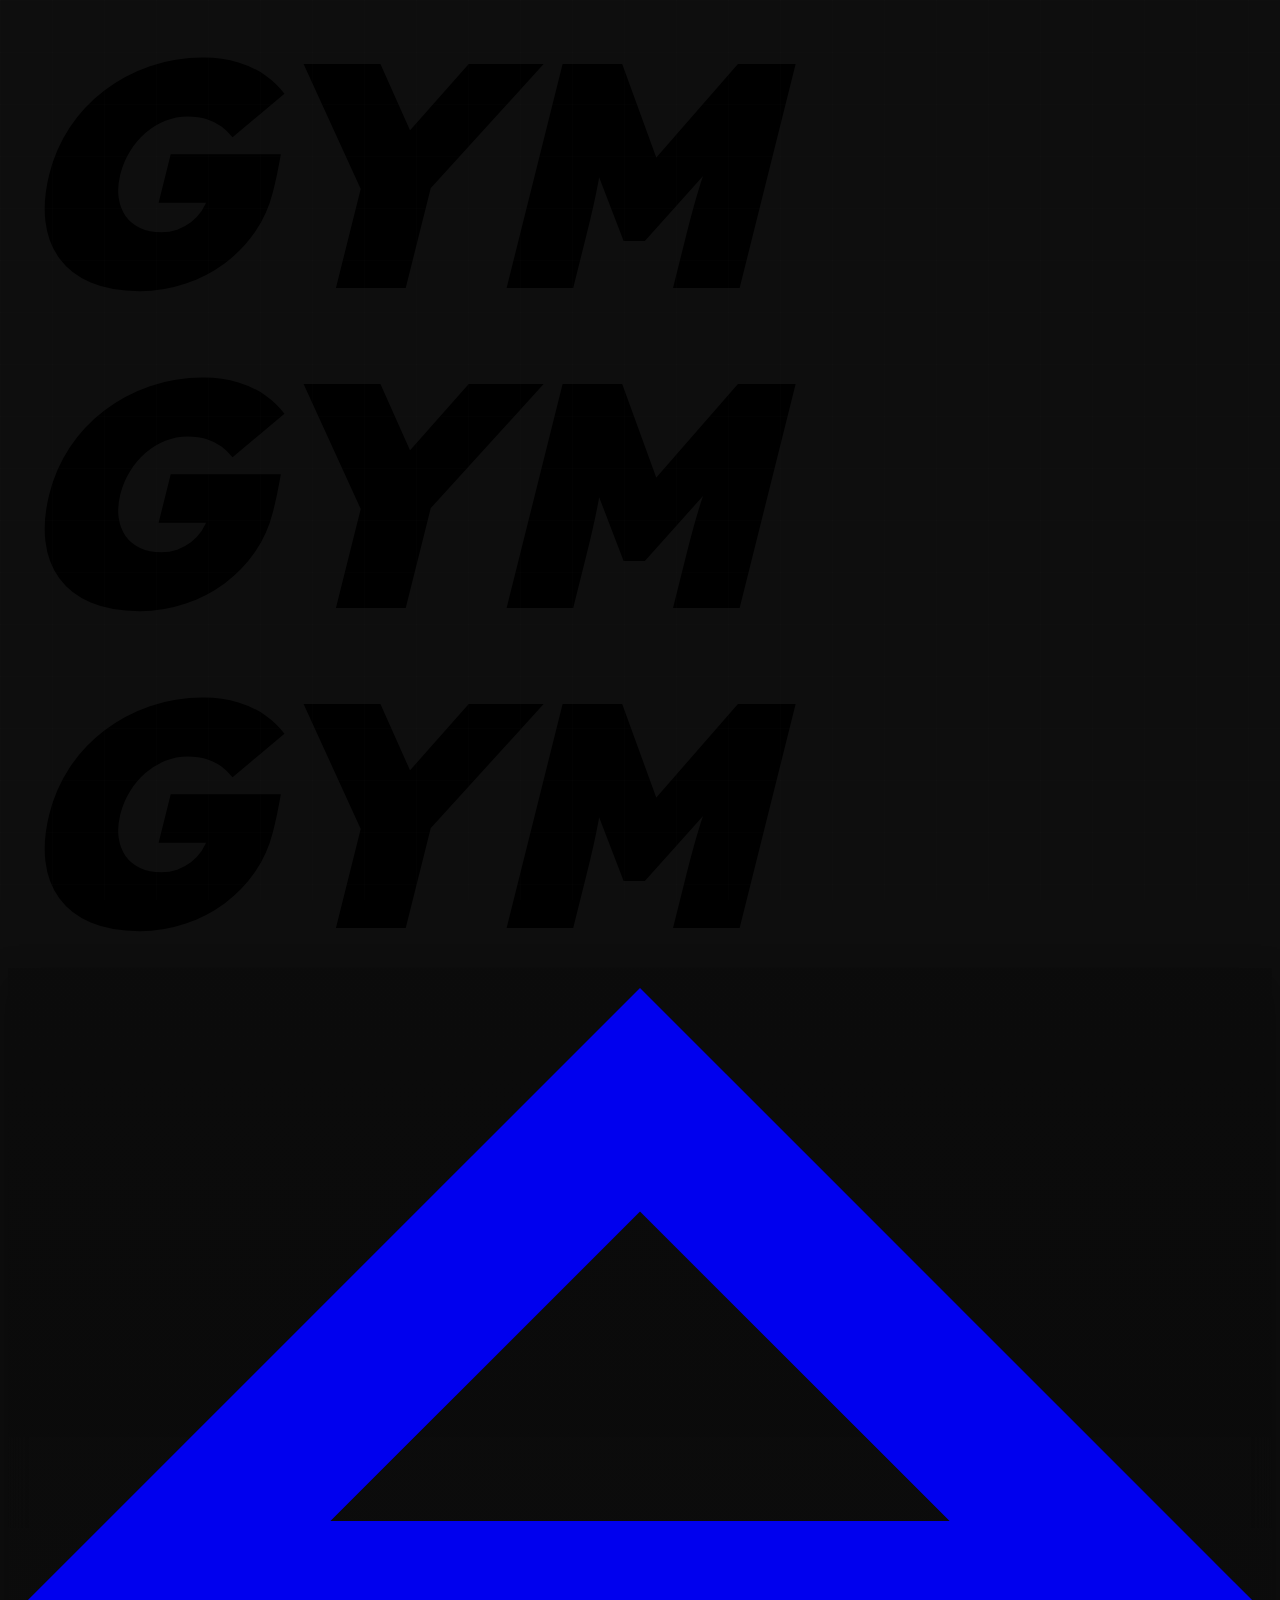
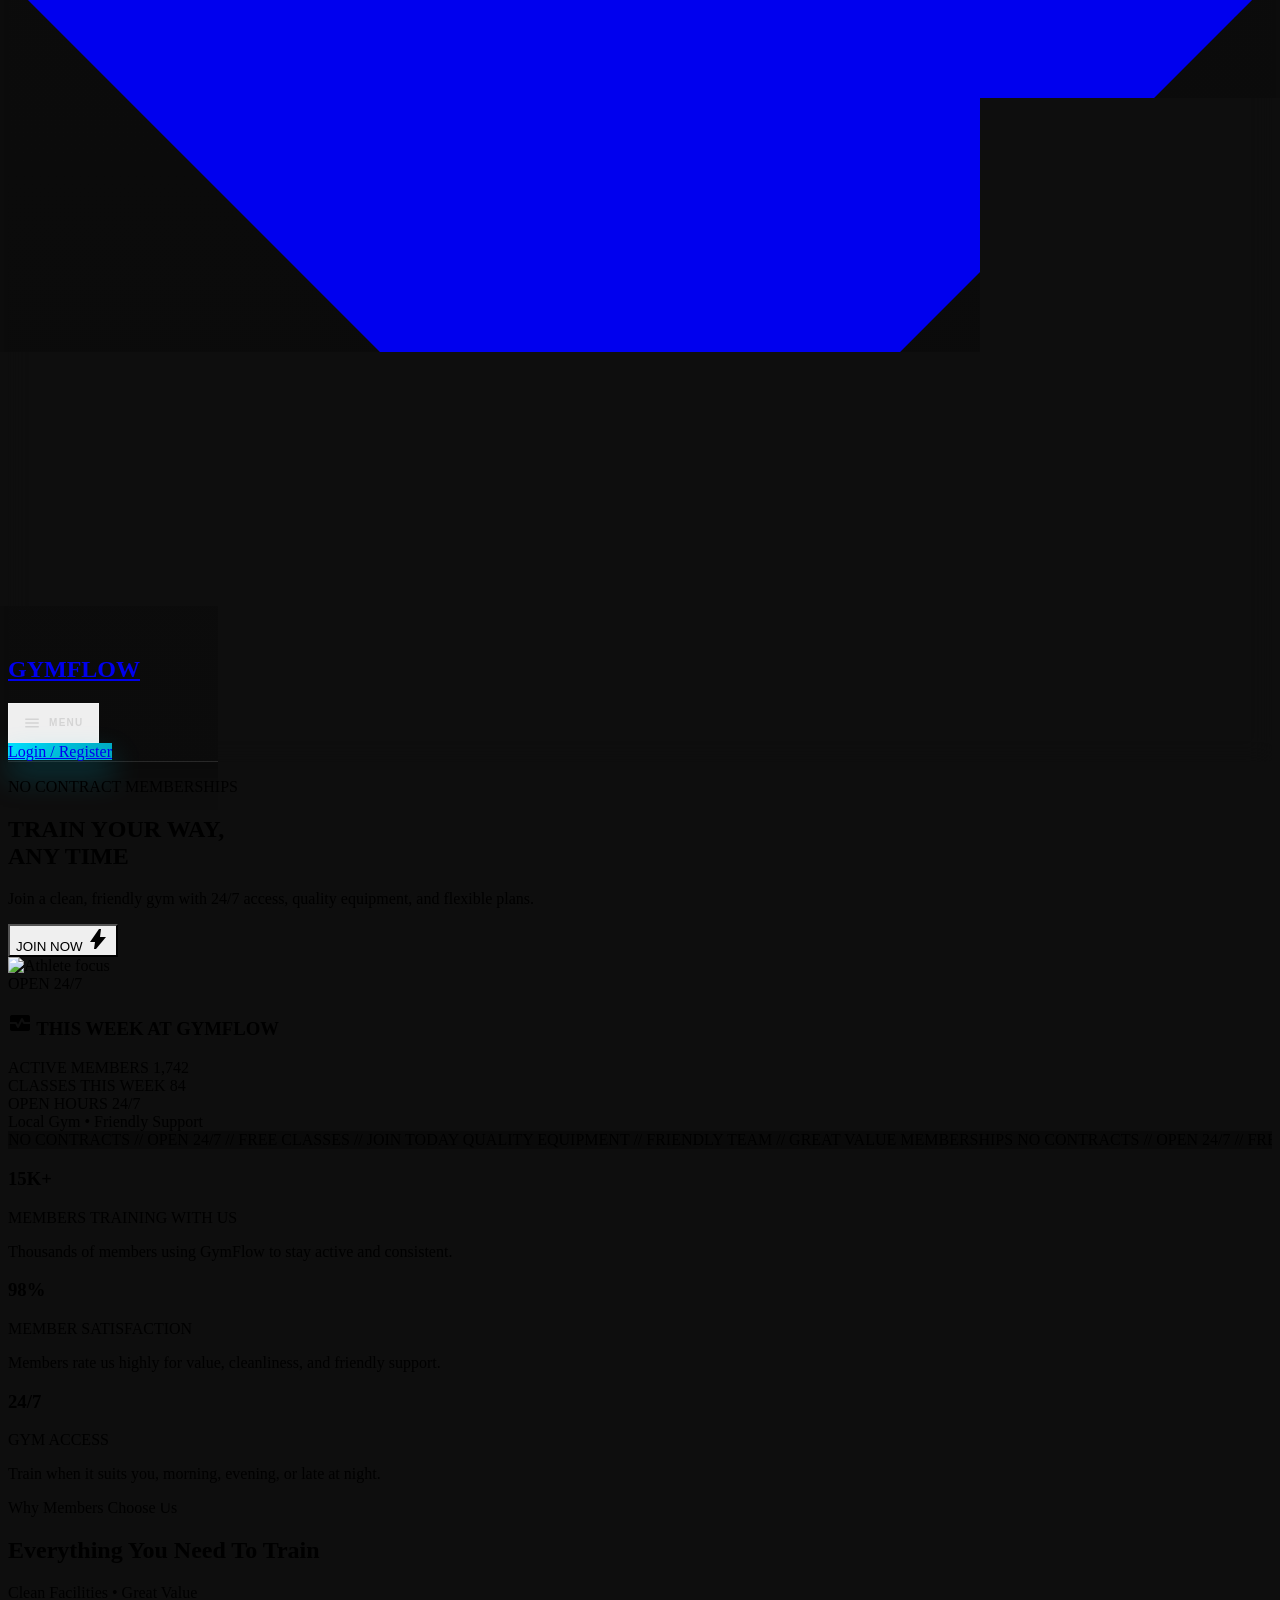
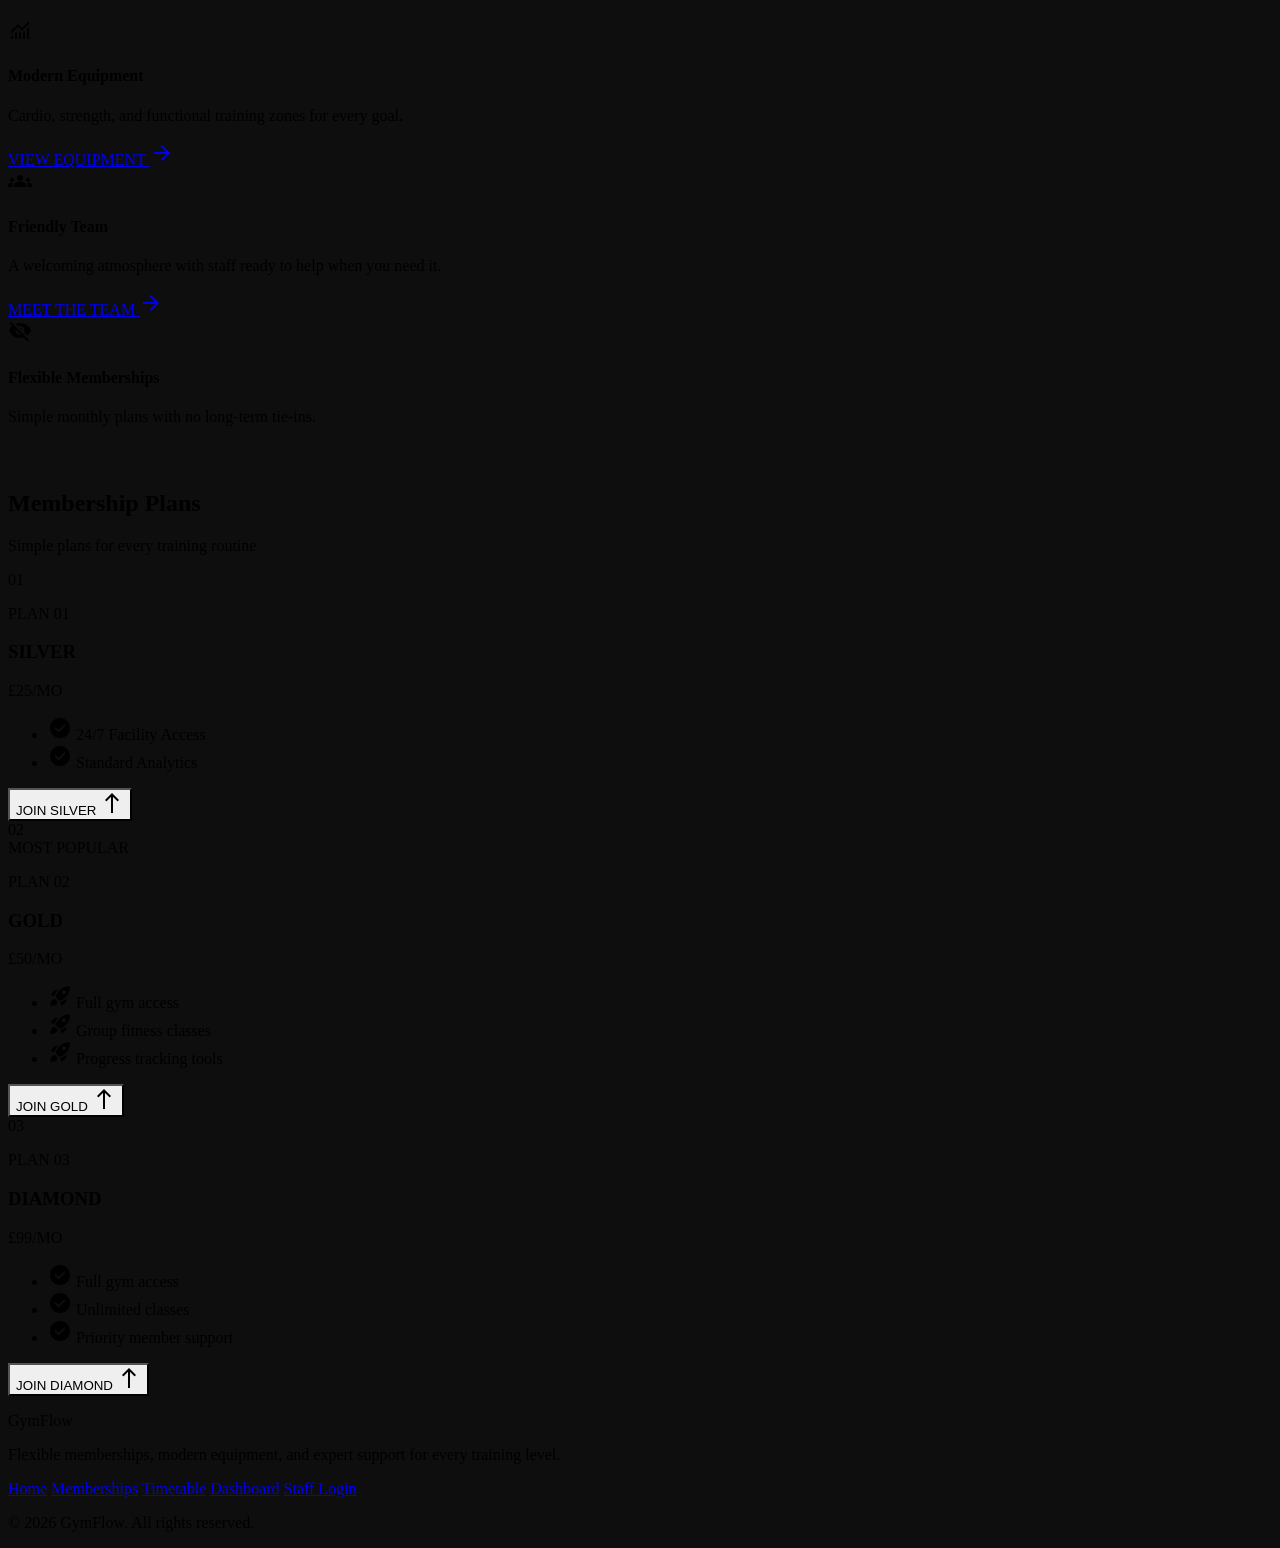
==== commit 76f9839e: "assign changes" ====
--- a/index.html
+++ b/index.html
@@ -20,7 +20,7 @@
   <link href="shared-theme.css" rel="stylesheet">
 </head>
 
-<body class="home-page bg-background text-on-surface font-body selection:bg-primary selection:text-on-primary overflow-x-hidden">
+<body class="home-page s14-page s14-home bg-background text-on-surface font-body selection:bg-primary selection:text-on-primary overflow-x-hidden">
   
   <div class="fixed inset-0 z-0 flex items-center justify-center opacity-[0.03] overflow-hidden pointer-events-none">
     <div class="watermark text-white -rotate-12 whitespace-nowrap">GYM GYM GYM</div>
@@ -268,8 +268,7 @@
   </footer>
 
   <script>
-    (() => {
-      GymflowNav.renderPublicMenu({ navId: 'main-nav', activeHref: 'index.html' });
+    (async () => {
       GymflowNav.initMenuNav();
 
       const authCta = document.getElementById('auth-cta');
@@ -282,6 +281,29 @@
         return window.GymflowSupabase.resolveUserRole(db, user);
       };
 
+      const syncNavMenu = async () => {
+        if (!db) {
+          GymflowNav.renderPublicMenu({ navId: 'main-nav', activeHref: 'index.html' });
+          return;
+        }
+
+        const session = await window.GymflowSupabase.getSession(db);
+
+        if (!session) {
+          GymflowNav.renderPublicMenu({ navId: 'main-nav', activeHref: 'index.html' });
+          return;
+        }
+
+        let role = 'member';
+        try {
+          role = await resolveUserRole(session.user);
+        } catch (err) {
+          console.warn('Role lookup failed on home menu:', err);
+        }
+
+        GymflowNav.renderRoleMenu({ navId: 'main-nav', role, activeHref: 'index.html' });
+      };
+
       const syncAuthCta = async () => {
         if (!authCta || !db) return;
 
@@ -306,7 +328,8 @@
           : 'Go to Dashboard';
       };
 
-      syncAuthCta();
+      await syncNavMenu();
+      await syncAuthCta();
     })();
   </script>
 
--- a/shared-nav.css
+++ b/shared-nav.css
@@ -3,6 +3,19 @@
   backdrop-filter: blur(14px);
   border-bottom: 1px solid rgba(255, 255, 255, 0.08);
   box-shadow: 0 12px 30px rgba(0, 0, 0, 0.35);
+  overflow: visible;
+}
+
+#menu-panel {
+  width: min(92vw, 420px) !important;
+  max-height: min(78vh, 620px);
+  overflow-y: auto;
+}
+
+@media (min-width: 1024px) {
+  #menu-panel {
+    width: min(38vw, 520px) !important;
+  }
 }
 
 .menu-toggle {
--- a/shared-theme.css
+++ b/shared-theme.css
@@ -101,3 +101,154 @@
   background: rgba(14, 14, 14, 0.8);
   backdrop-filter: blur(12px);
 }
+
+/* Sprint 1 + Sprint 4 design refresh */
+.s14-page {
+  --s14-border: rgba(255, 255, 255, 0.12);
+  --s14-soft-border: rgba(255, 255, 255, 0.08);
+  --s14-shell-bg: linear-gradient(150deg, rgba(20, 23, 25, 0.9), rgba(12, 13, 14, 0.9));
+  --s14-card-bg: linear-gradient(145deg, rgba(29, 32, 34, 0.9), rgba(16, 17, 19, 0.92));
+  --s14-strong-bg: linear-gradient(145deg, #00d6f3, #00bcd7);
+  --s14-card-shadow: 0 14px 34px rgba(0, 0, 0, 0.24), inset 0 1px 0 rgba(255, 255, 255, 0.04);
+  position: relative;
+  background:
+    radial-gradient(1000px 480px at -10% -20%, rgba(0, 224, 255, 0.14), transparent 62%),
+    radial-gradient(780px 460px at 110% -10%, rgba(255, 255, 255, 0.06), transparent 64%),
+    #0e0e0e;
+}
+
+.s14-page::before {
+  content: "";
+  position: fixed;
+  inset: 0;
+  pointer-events: none;
+  z-index: 0;
+  opacity: 0.12;
+  background-image:
+    linear-gradient(rgba(255, 255, 255, 0.08) 1px, transparent 1px),
+    linear-gradient(90deg, rgba(255, 255, 255, 0.08) 1px, transparent 1px);
+  background-size: 52px 52px;
+}
+
+.s14-page > .relative {
+  position: relative;
+  z-index: 1;
+}
+
+.s14-page .site-nav,
+.s14-page nav {
+  background: linear-gradient(180deg, rgba(11, 11, 11, 0.92), rgba(11, 11, 11, 0.74));
+  backdrop-filter: blur(12px);
+  border-bottom-color: var(--s14-border) !important;
+}
+
+.s14-shell {
+  max-width: 1240px;
+  margin: 0 auto;
+  border: 1px solid var(--s14-soft-border);
+  border-radius: 22px;
+  background: var(--s14-shell-bg);
+  box-shadow:
+    0 28px 70px rgba(0, 0, 0, 0.34),
+    inset 0 1px 0 rgba(255, 255, 255, 0.05);
+}
+
+.s14-shell.s14-shell-tight {
+  max-width: 1080px;
+}
+
+.s14-card {
+  background: var(--s14-card-bg) !important;
+  border-color: var(--s14-border) !important;
+  border-radius: 16px;
+  box-shadow: var(--s14-card-shadow);
+}
+
+.s14-card-strong {
+  background: var(--s14-strong-bg) !important;
+  border-color: rgba(255, 255, 255, 0.28) !important;
+  color: #06171d !important;
+  box-shadow: 0 16px 36px rgba(0, 224, 255, 0.24);
+}
+
+.s14-table {
+  border-radius: 16px;
+  overflow: hidden;
+  box-shadow: 0 14px 36px rgba(0, 0, 0, 0.22);
+}
+
+.s14-pills {
+  border-radius: 999px;
+  overflow: hidden;
+  border-color: var(--s14-border) !important;
+  background: rgba(10, 10, 10, 0.52);
+}
+
+.s14-pills button {
+  letter-spacing: 0.07em;
+}
+
+.s14-auth .s14-auth-hero {
+  background:
+    radial-gradient(circle at 18% 15%, rgba(255, 255, 255, 0.34), transparent 36%),
+    linear-gradient(165deg, #00e0ff 0%, #00b8d1 54%, #0a0a0a 100%) !important;
+}
+
+.s14-auth .s14-auth-panel {
+  background: linear-gradient(180deg, rgba(10, 10, 10, 0.66), rgba(10, 10, 10, 0.92));
+}
+
+.s14-auth .s14-auth-form {
+  border: 1px solid var(--s14-border);
+  border-radius: 16px;
+  background: linear-gradient(145deg, rgba(21, 24, 26, 0.9), rgba(11, 12, 14, 0.92));
+  box-shadow:
+    0 22px 52px rgba(0, 0, 0, 0.32),
+    inset 0 1px 0 rgba(255, 255, 255, 0.05);
+  padding: 1.5rem;
+}
+
+.s14-auth .s14-auth-form input,
+.s14-auth .s14-auth-form select {
+  border-radius: 12px;
+  border-color: rgba(255, 255, 255, 0.16) !important;
+  background: rgba(8, 8, 8, 0.55) !important;
+}
+
+.s14-auth .s14-auth-form button[type="submit"] {
+  border-radius: 12px;
+  box-shadow: 0 14px 32px rgba(0, 224, 255, 0.2);
+}
+
+.s14-auth .s14-topbar {
+  backdrop-filter: blur(12px);
+}
+
+.s14-home .kinetic-gradient {
+  background: linear-gradient(130deg, #00e0ff 0%, #00bdd8 50%, #00a6be 100%);
+  box-shadow: 0 14px 30px rgba(0, 224, 255, 0.28);
+}
+
+.s14-home .marquee-container {
+  box-shadow:
+    0 -10px 30px rgba(0, 0, 0, 0.22) inset,
+    0 10px 30px rgba(0, 0, 0, 0.22) inset;
+}
+
+@media (max-width: 1024px) {
+  .s14-page::before {
+    opacity: 0.1;
+    background-size: 40px 40px;
+  }
+
+  .s14-shell {
+    border-radius: 16px;
+    border-left: none;
+    border-right: none;
+  }
+
+  .s14-auth .s14-auth-form {
+    padding: 1.1rem;
+    border-radius: 14px;
+  }
+}
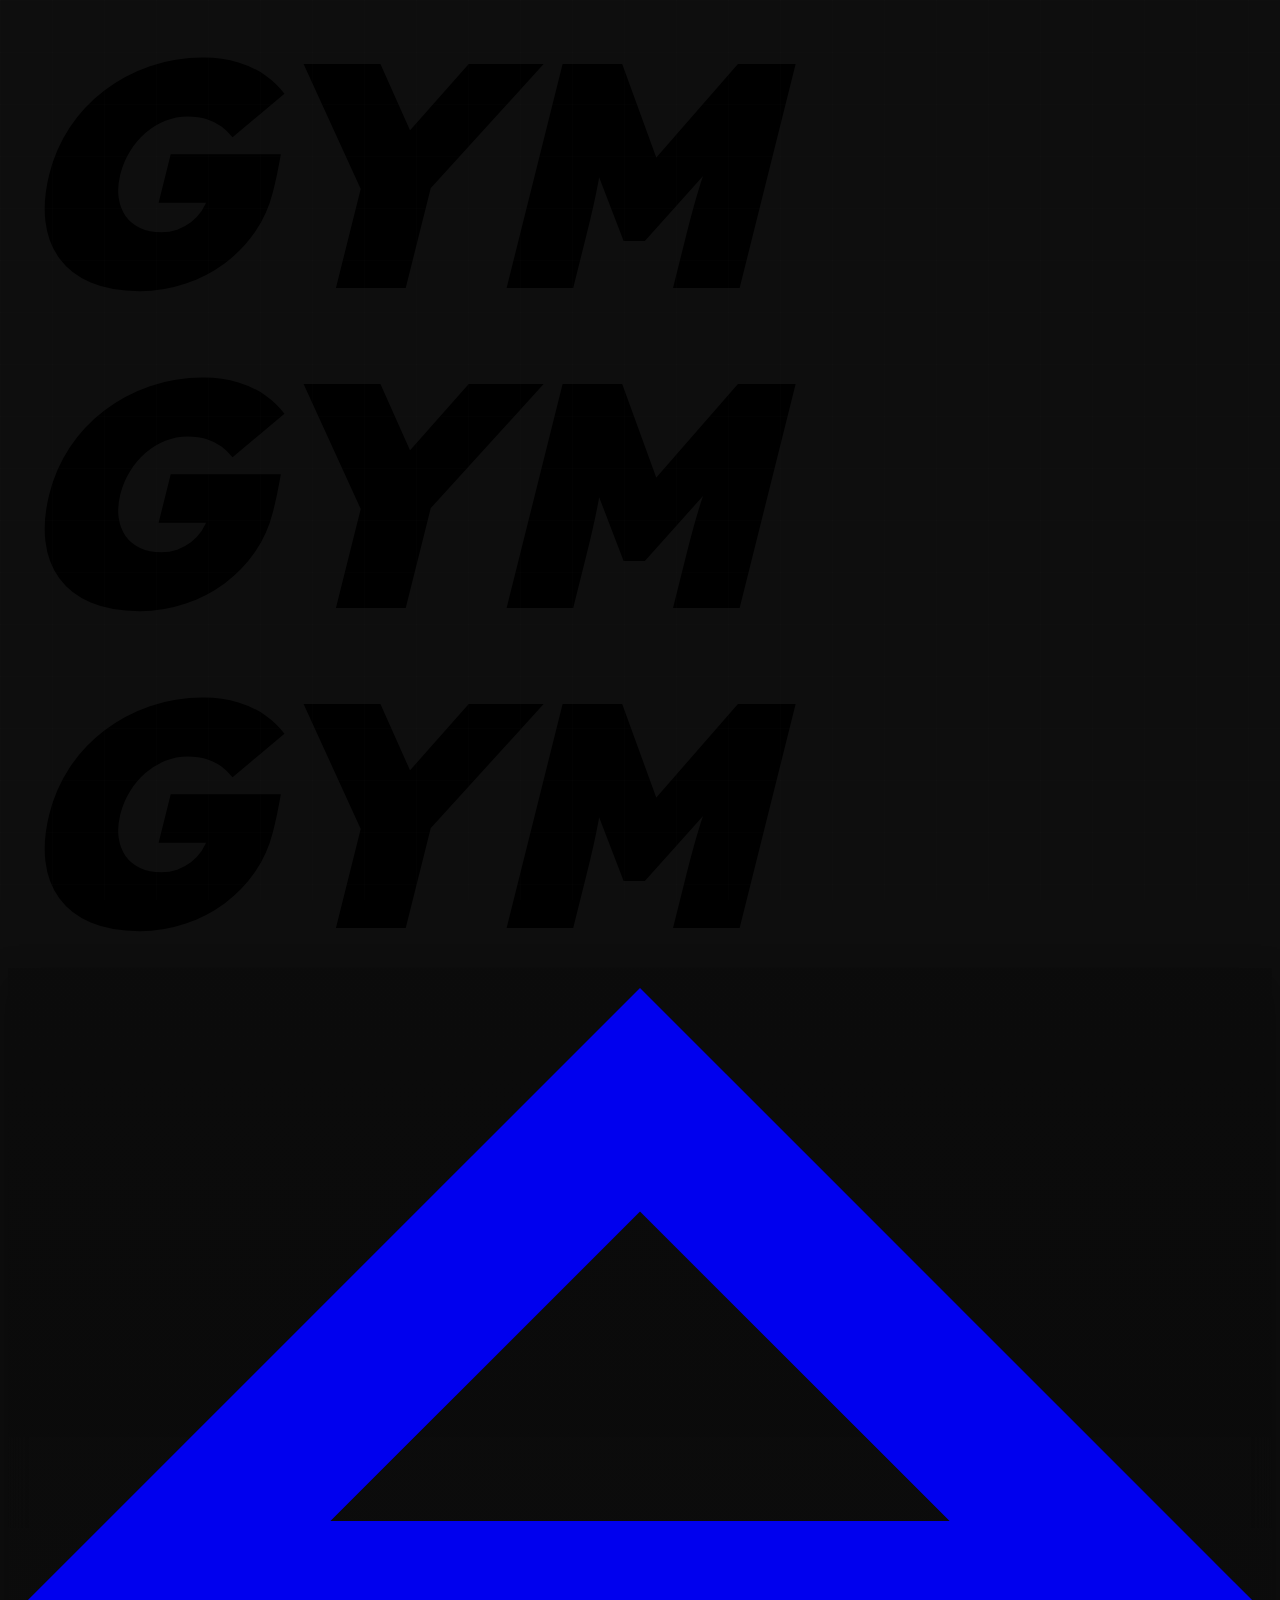
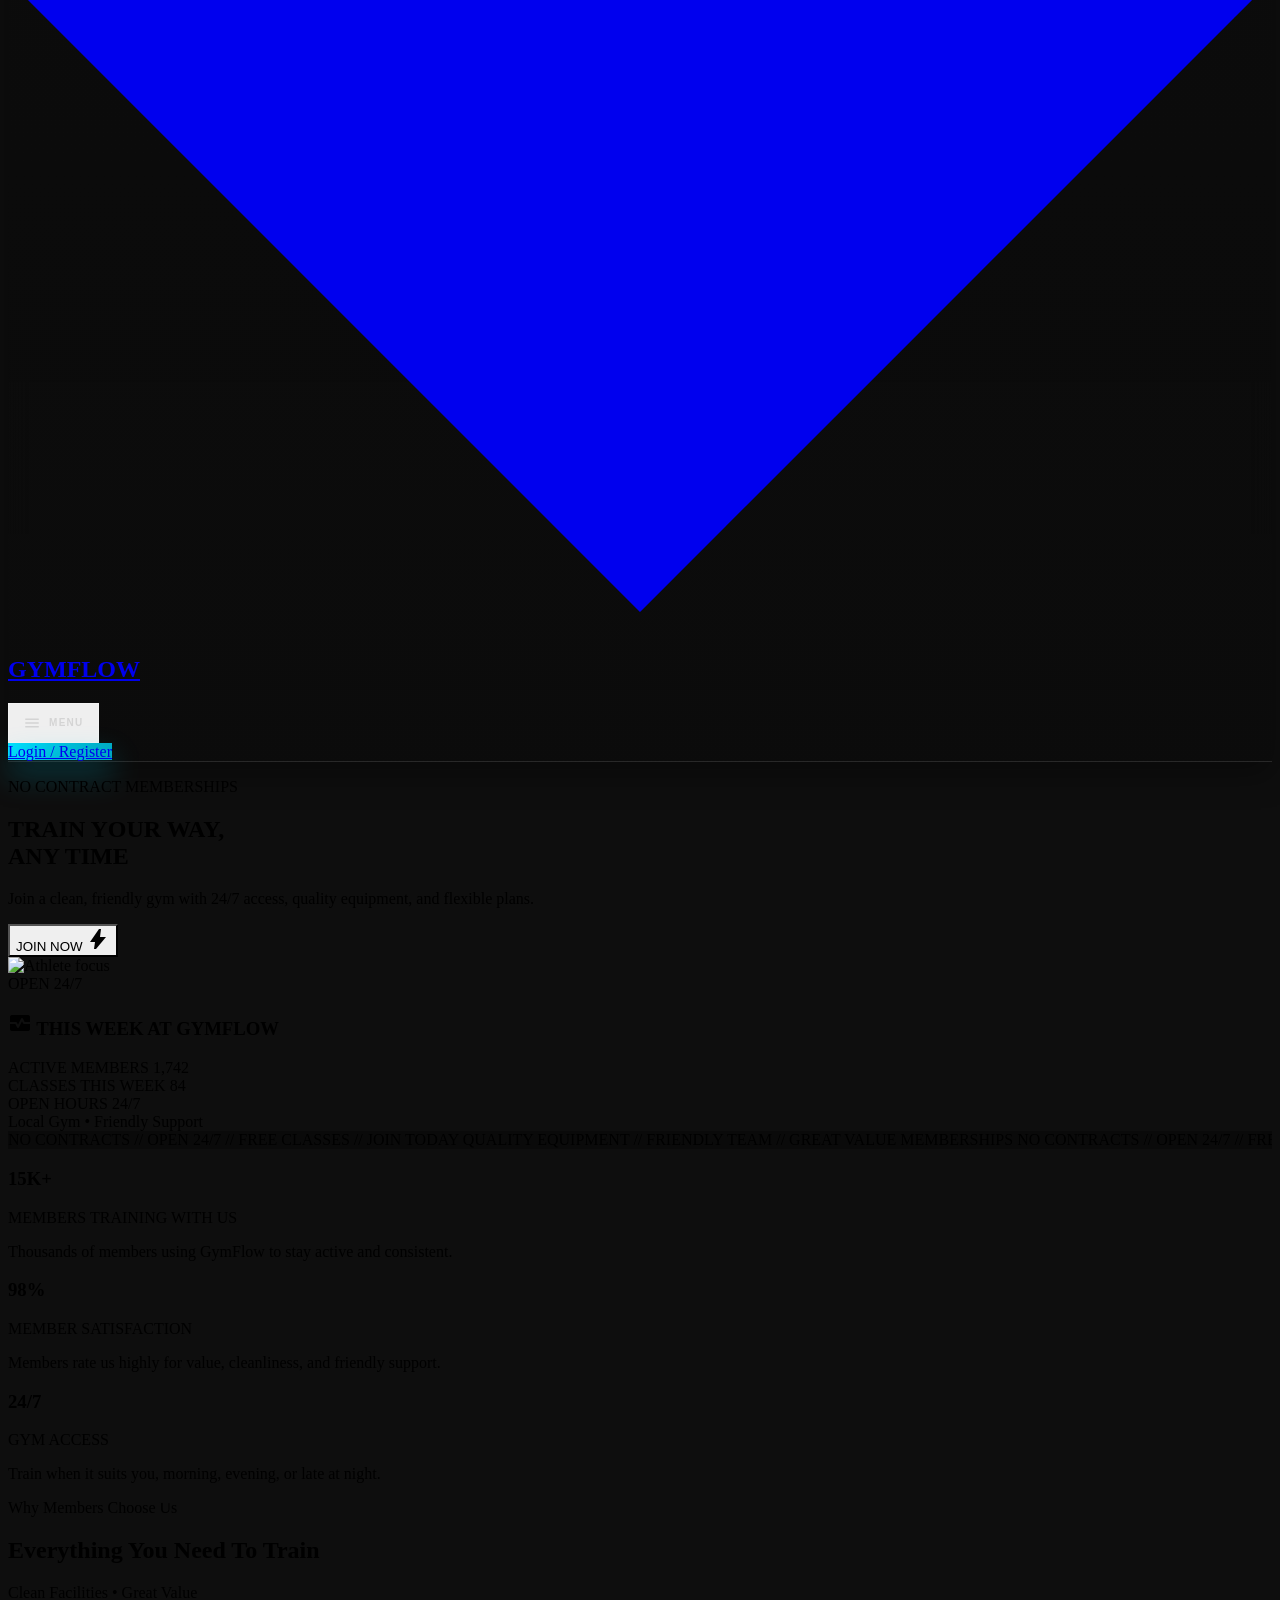
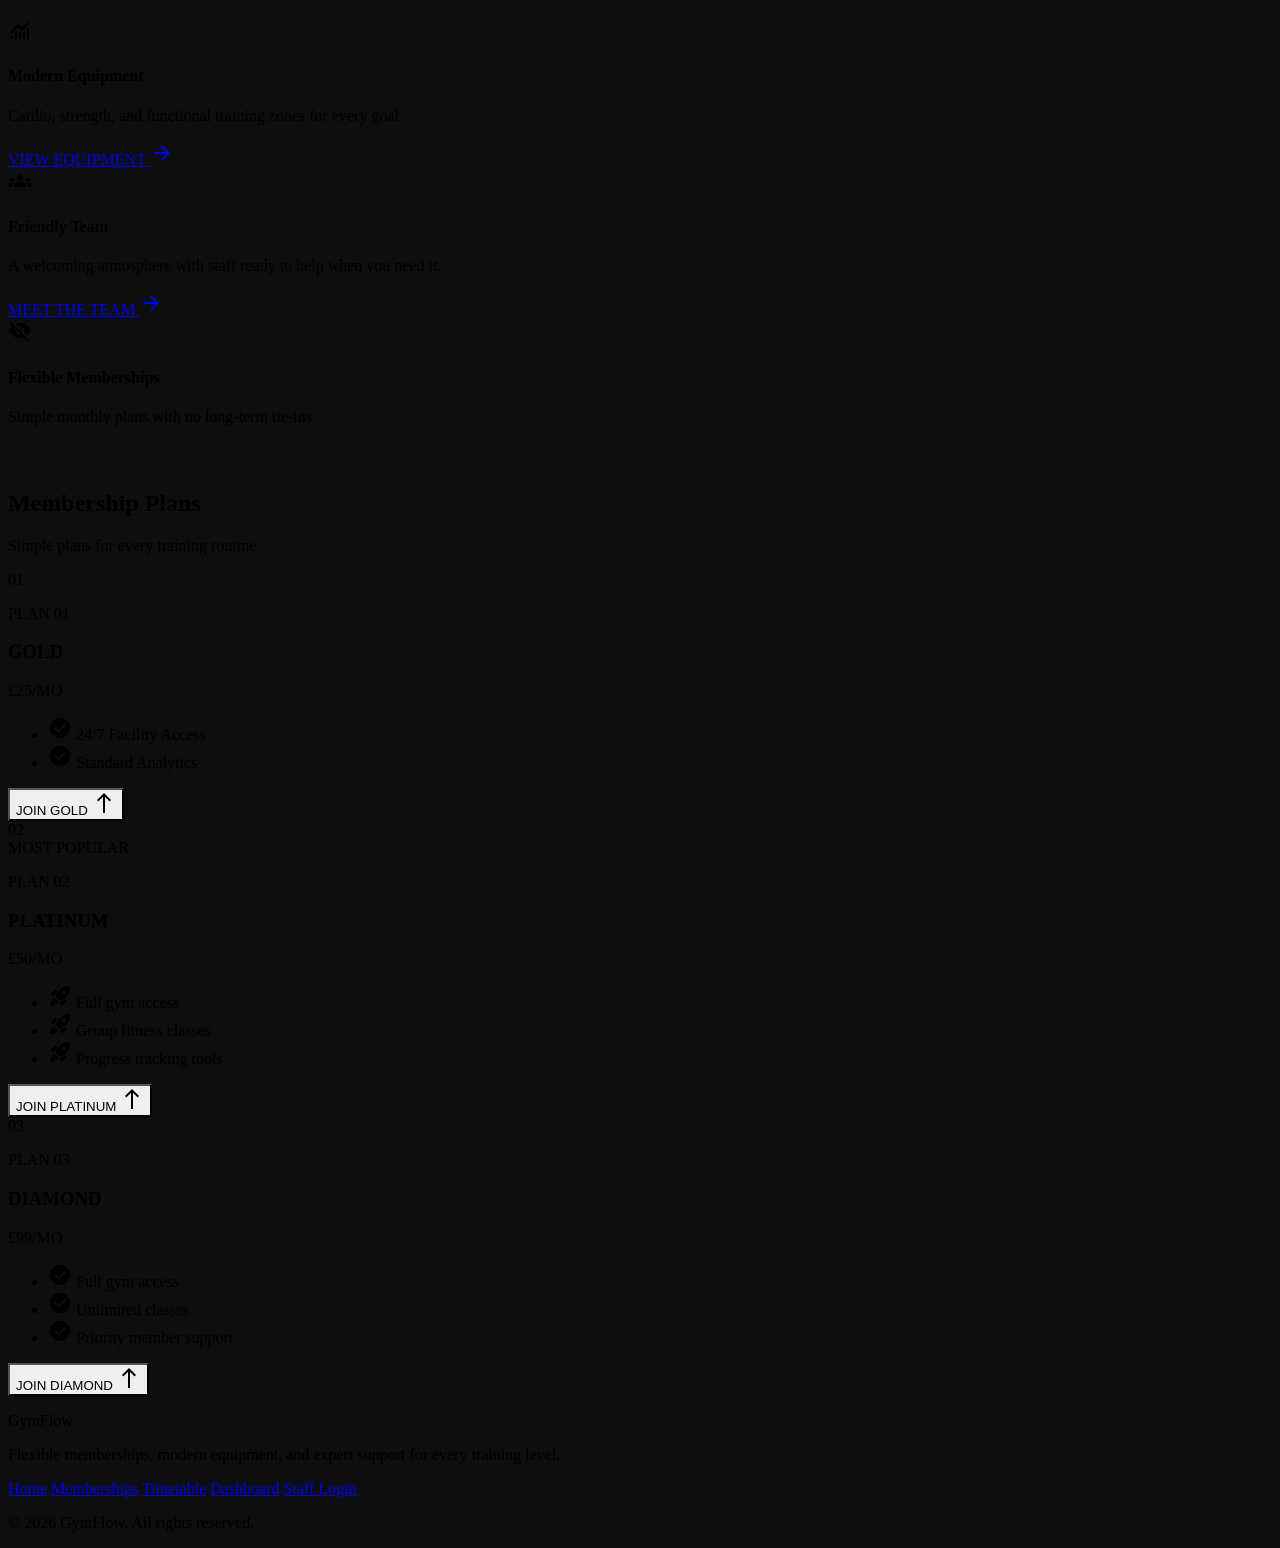
==== commit ec4a7f70: "testing - small touch ups" ====
--- a/index.html
+++ b/index.html
@@ -197,14 +197,14 @@
         <div class="bg-surface p-12 border border-white/5 flex flex-col items-start relative group hover:bg-surface-variant transition-colors">
           <div class="text-primary/20 font-headline text-8xl font-black absolute top-4 right-4 pointer-events-none italic">01</div>
           <p class="text-primary text-xs font-black tracking-widest mb-2">PLAN 01</p>
-          <h3 class="font-headline text-4xl text-white italic font-black uppercase mb-8">SILVER</h3>
+          <h3 class="font-headline text-4xl text-white italic font-black uppercase mb-8">GOLD</h3>
           <div class="text-5xl font-black text-white mb-10">£25<span class="text-sm text-on-surface-variant">/MO</span></div>
           <ul class="space-y-4 mb-16 text-on-surface-variant w-full">
             <li class="flex items-center gap-3"><span class="material-symbols-outlined text-primary">check_circle</span> 24/7 Facility Access</li>
             <li class="flex items-center gap-3"><span class="material-symbols-outlined text-primary">check_circle</span> Standard Analytics</li>
           </ul>
           <button onclick="window.location.href='register.html'" class="mt-auto w-full group-hover:bg-primary group-hover:text-black border-2 border-primary text-primary font-headline font-black italic p-4 flex items-center justify-center gap-2 transition-all">
-            JOIN SILVER <span class="material-symbols-outlined rotate-[-45deg] group-hover:rotate-0 transition-transform">north</span>
+            JOIN GOLD <span class="material-symbols-outlined rotate-[-45deg] group-hover:rotate-0 transition-transform">north</span>
           </button>
         </div>
 
@@ -212,7 +212,7 @@
           <div class="text-black/10 font-headline text-8xl font-black absolute top-4 right-4 pointer-events-none italic">02</div>
           <div class="absolute -top-4 left-1/2 -translate-x-1/2 bg-white text-black font-black text-[10px] tracking-widest px-4 py-1">MOST POPULAR</div>
           <p class="text-black/60 text-xs font-black tracking-widest mb-2">PLAN 02</p>
-          <h3 class="font-headline text-4xl text-black italic font-black uppercase mb-8">GOLD</h3>
+          <h3 class="font-headline text-4xl text-black italic font-black uppercase mb-8">PLATINUM</h3>
           <div class="text-5xl font-black text-black mb-10">£50<span class="text-sm text-black/60">/MO</span></div>
           <ul class="space-y-4 mb-16 text-black font-bold w-full">
             <li class="flex items-center gap-3"><span class="material-symbols-outlined">rocket_launch</span> Full gym access</li>
@@ -220,7 +220,7 @@
             <li class="flex items-center gap-3"><span class="material-symbols-outlined">rocket_launch</span> Progress tracking tools</li>
           </ul>
           <button onclick="window.location.href='register.html'" class="mt-auto w-full bg-black text-primary font-headline font-black italic p-4 flex items-center justify-center gap-2 hover:bg-white hover:text-black transition-colors">
-            JOIN GOLD <span class="material-symbols-outlined">north</span>
+            JOIN PLATINUM <span class="material-symbols-outlined">north</span>
           </button>
         </div>
 
